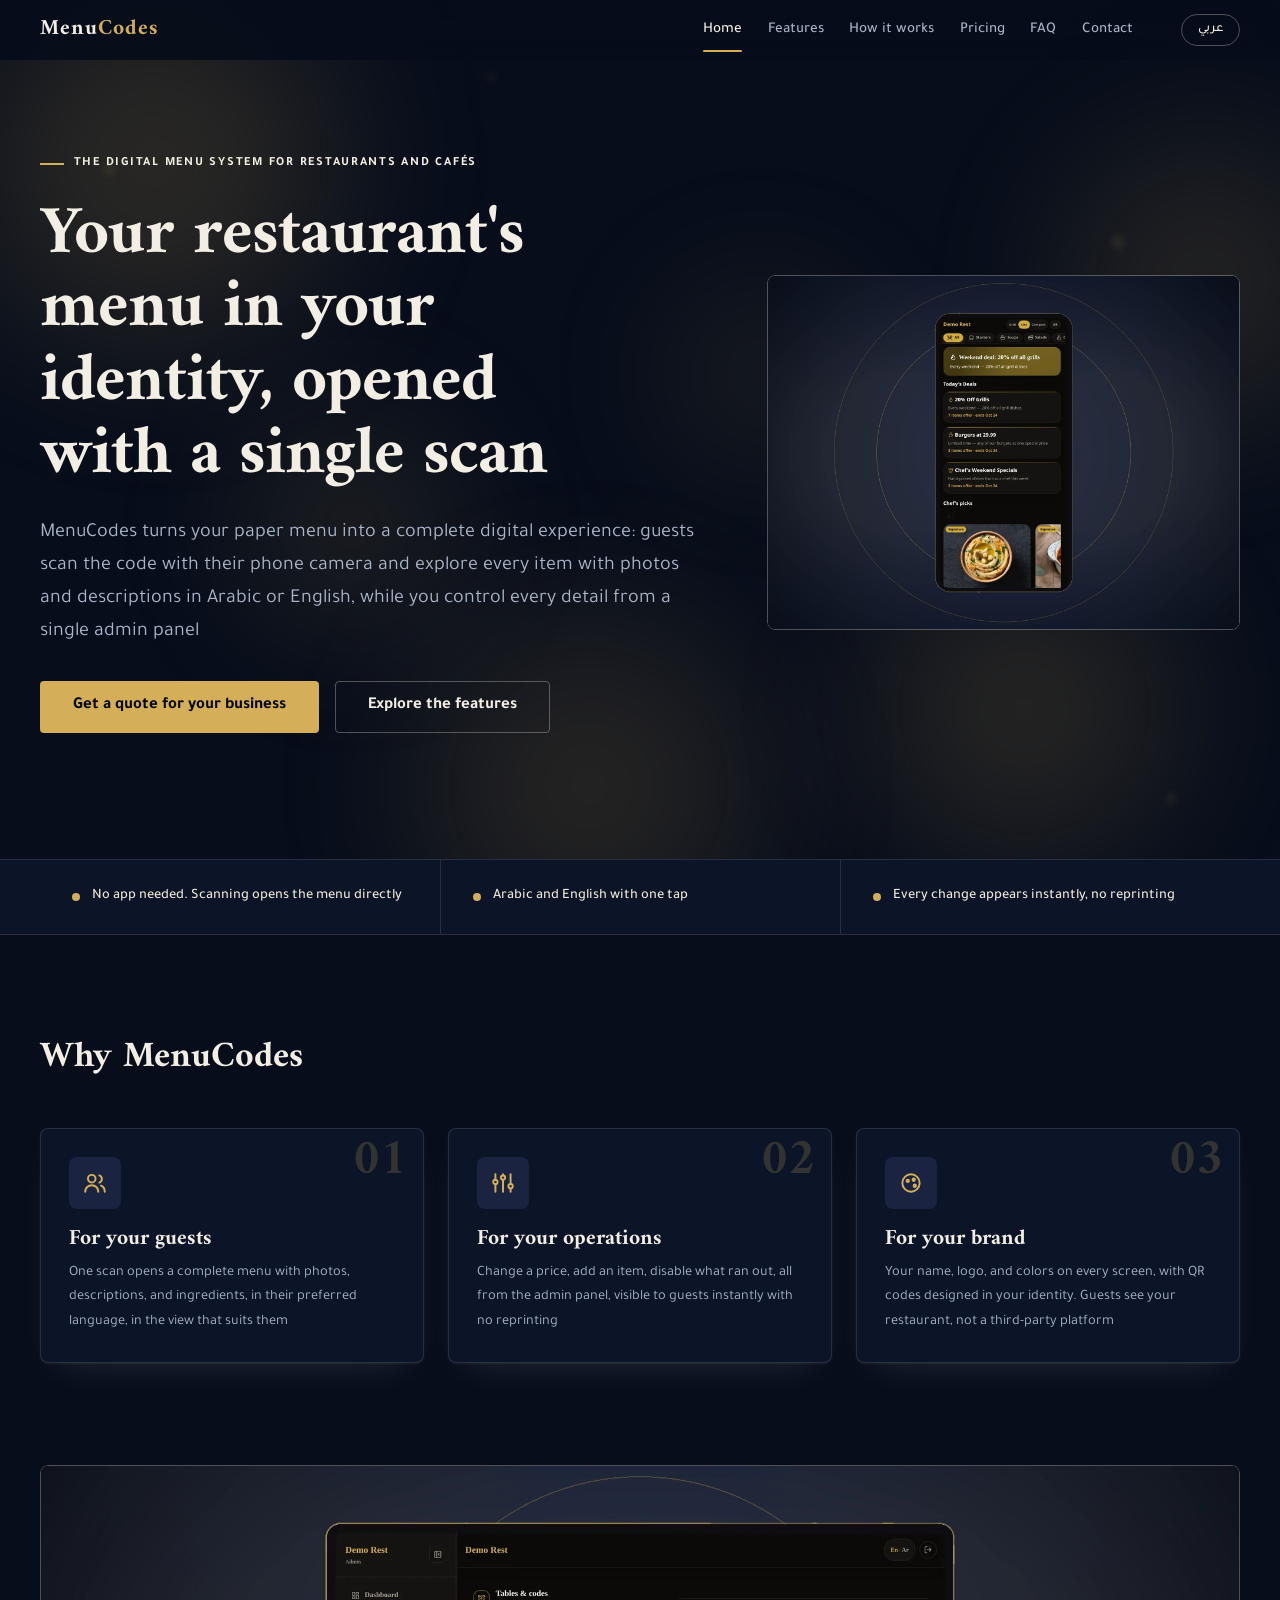
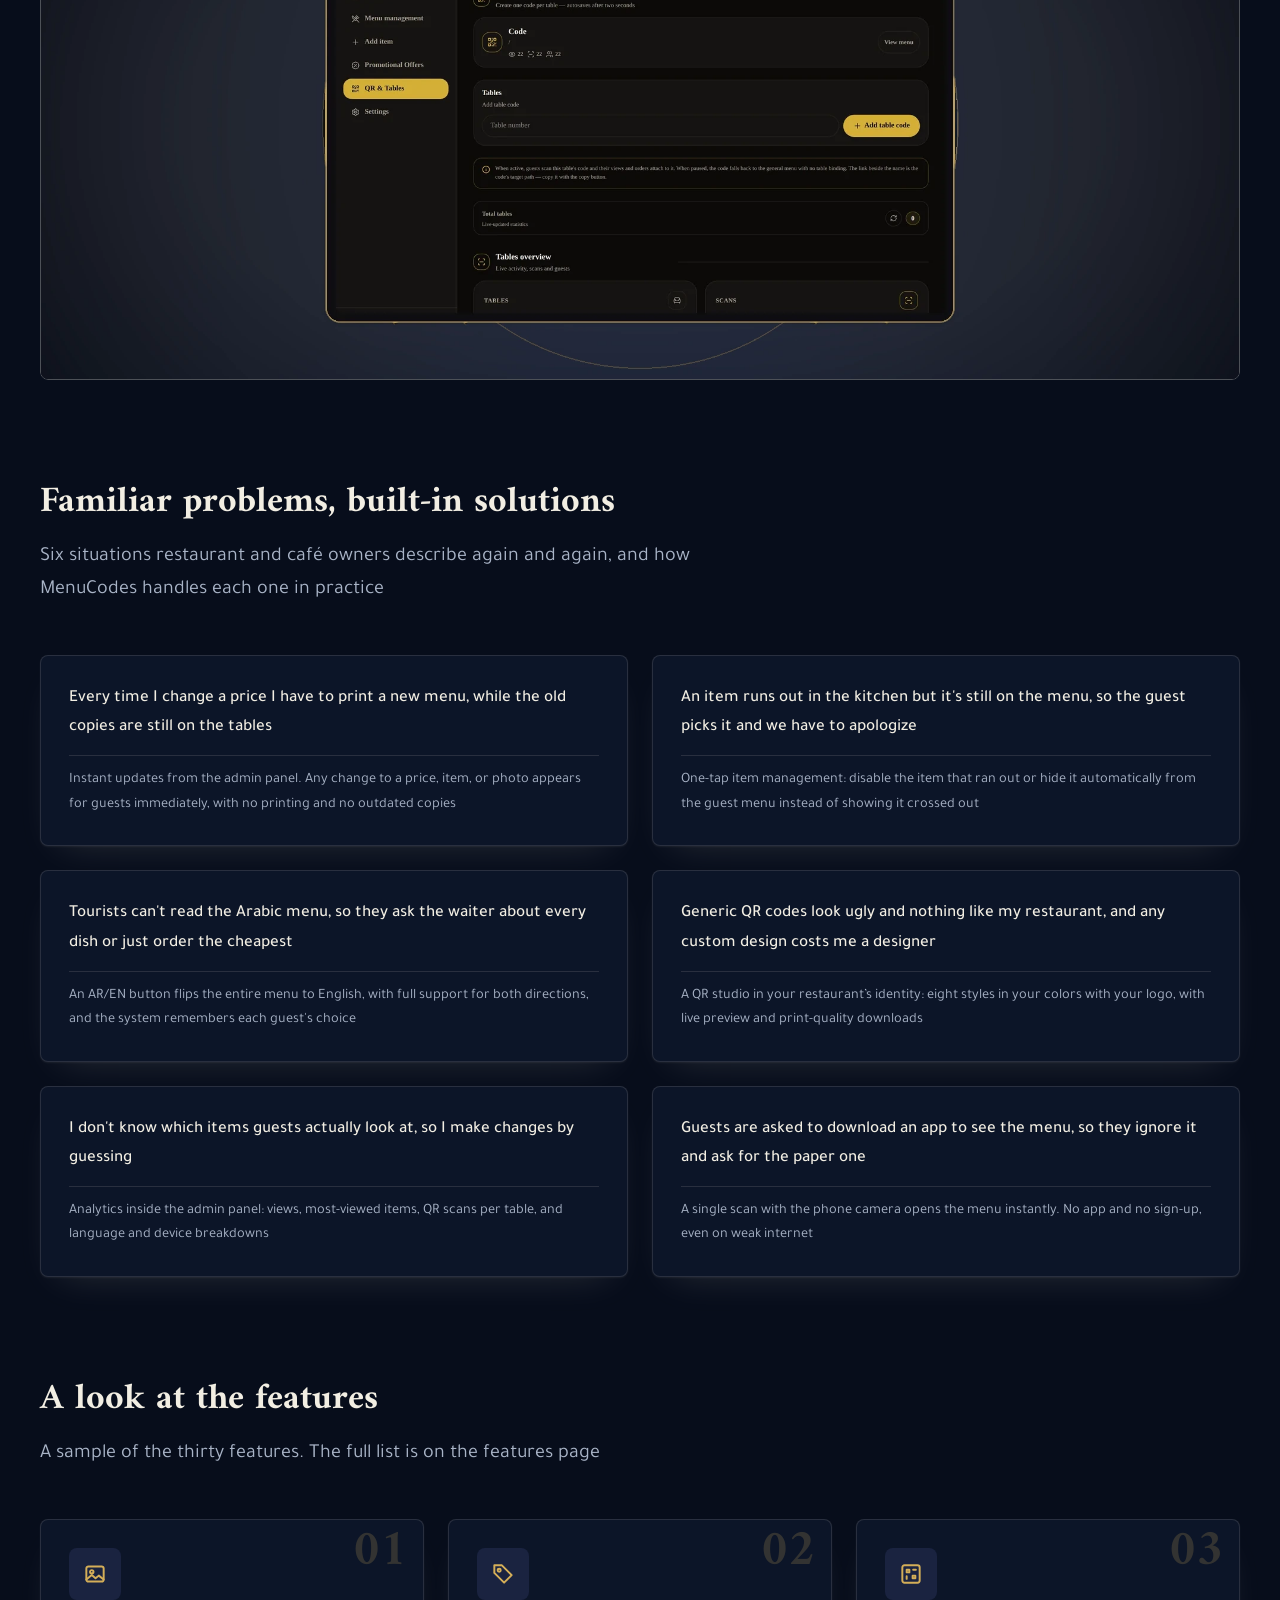
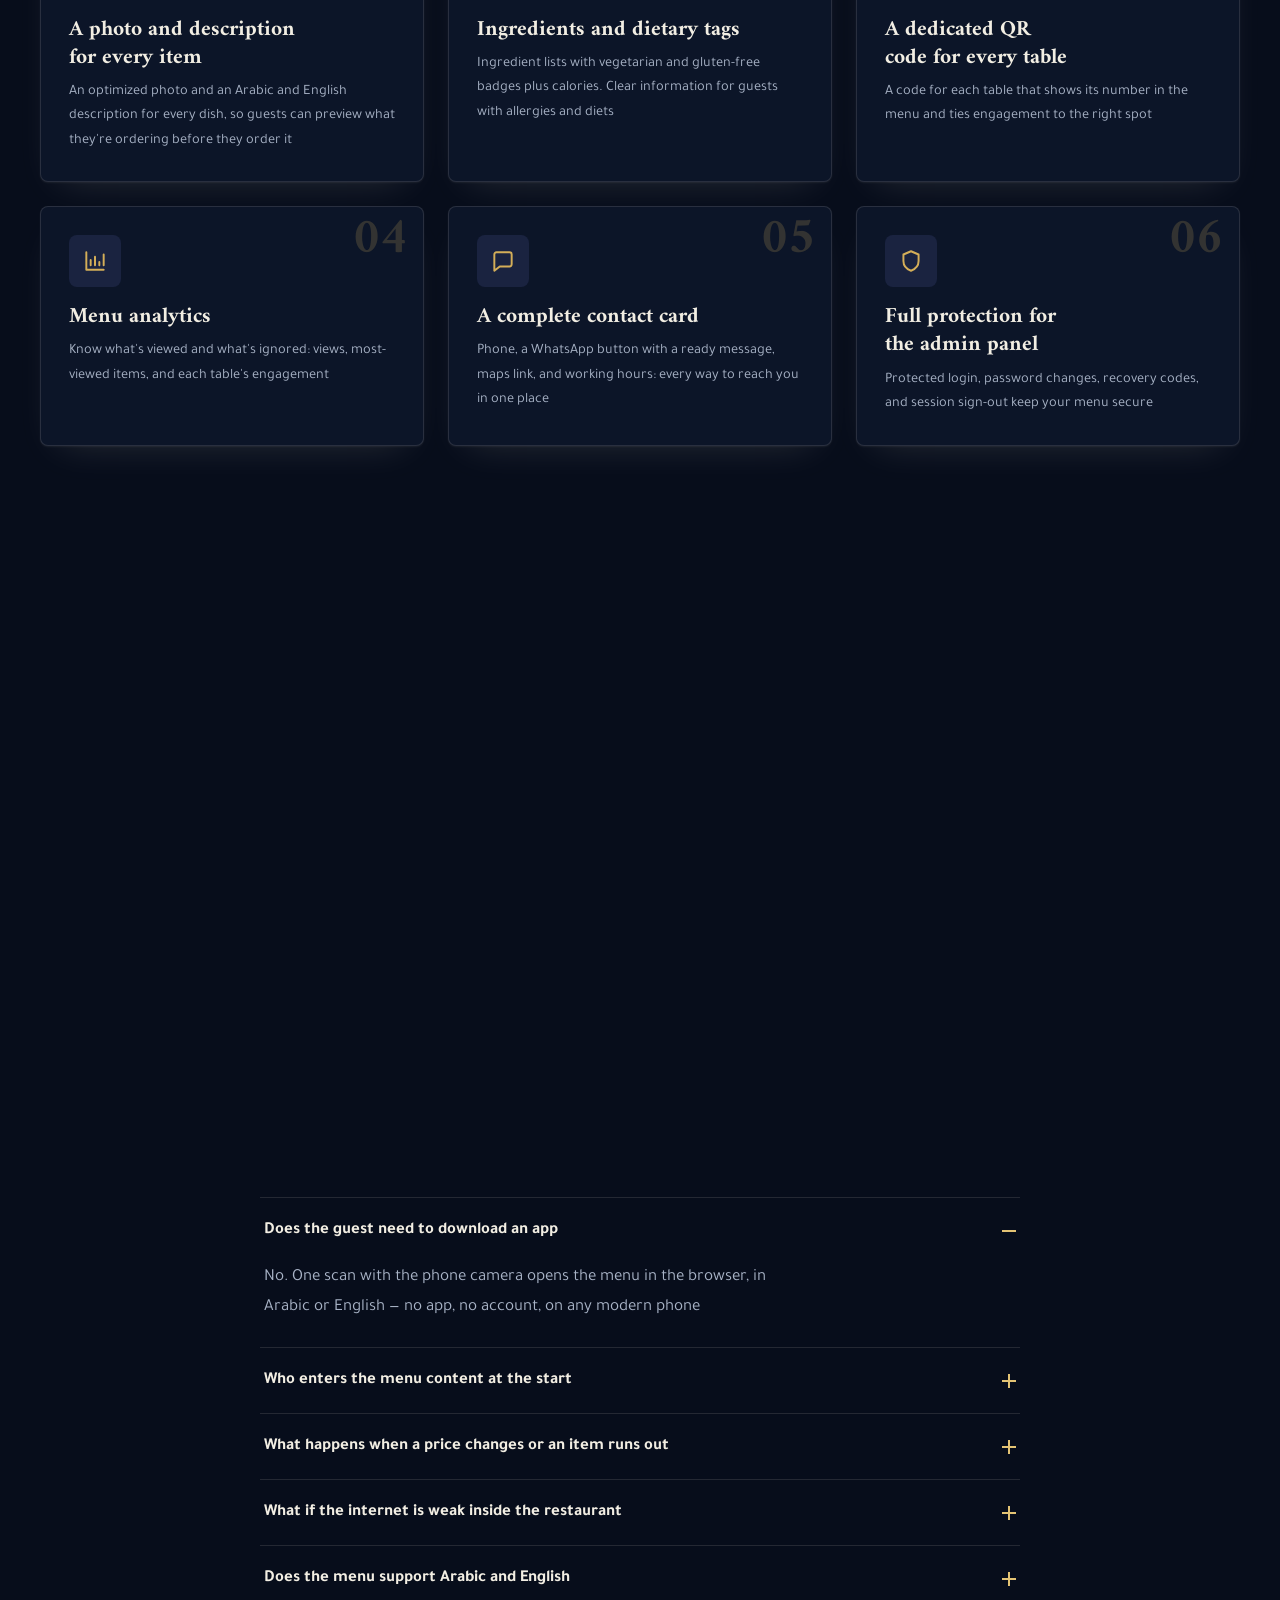
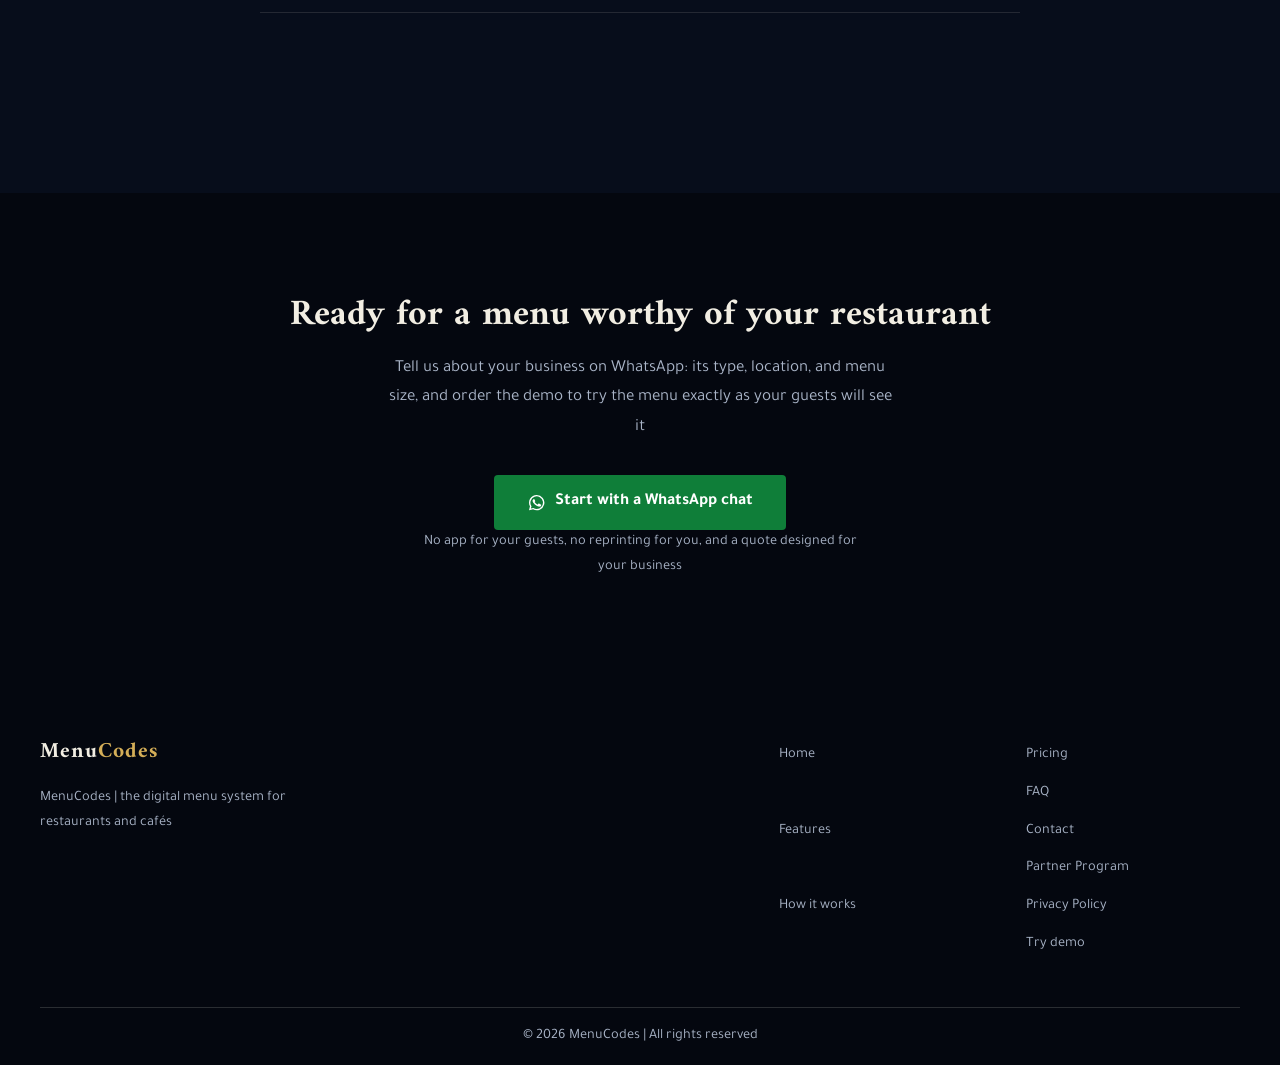
==== index.html @ 863dfb07 "Extract ZIP: MENUCODES-SITE-V4.1.zip" ====
<!DOCTYPE html>
<html lang="en" dir="ltr">
<head>
<meta charset="UTF-8">
<script src="assets/js/boot.js"></script>
<meta name="viewport" content="width=device-width, initial-scale=1">
<meta name="robots" content="index, follow">
<title data-i18n="pages.index.page_title">MenuCodes | Digital QR Menu for Restaurants &amp; Cafés</title>
<meta name="description" data-i18n-attr="content:pages.index.meta_description" content="Bilingual Arabic–English QR menus for restaurants and cafés: your menu in your own identity, opened with one scan and no app, managed from one admin panel">
<meta name="keywords" data-i18n-attr="content:pages.index.meta_keywords" content="QR menu, digital menu, restaurant menu system, cafe QR menu, bilingual Arabic English menu, table QR codes, white-label menu">
<link rel="canonical" href="./" data-abs-url="href">
<link rel="alternate" hreflang="en" href="./" data-abs-url="href">
<link rel="alternate" hreflang="ar" href="./" data-abs-url="href">
<link rel="alternate" hreflang="x-default" href="./" data-abs-url="href">
<meta property="og:type" content="website">
<meta property="og:site_name" content="MenuCodes">
<meta property="og:locale" content="en_US">
<meta property="og:locale:alternate" content="ar_AR">
<meta property="og:title" data-i18n-attr="content:pages.index.page_title" content="MenuCodes | Digital QR Menu for Restaurants &amp; Cafés">
<meta property="og:description" data-i18n-attr="content:pages.index.meta_description" content="Bilingual Arabic–English QR menus for restaurants and cafés: your menu in your own identity, opened with one scan and no app, managed from one admin panel">
<meta property="og:url" content="./" data-abs-url="content">
<meta property="og:image" content="images/hero-home.webp" data-abs-url="content">
<meta property="og:image:width" content="1600">
<meta property="og:image:height" content="1200">
<meta property="og:image:alt" data-i18n-attr="content:images.index_hero.alt" content="Smartphone mockup showing the Menu Codes digital menu with category pills and todays offers">
<meta name="twitter:image" content="images/hero-home.webp" data-abs-url="content">
<meta name="twitter:card" content="summary_large_image">
<meta name="twitter:title" data-i18n-attr="content:pages.index.page_title" content="MenuCodes | Digital QR Menu for Restaurants &amp; Cafés">
<meta name="twitter:description" data-i18n-attr="content:pages.index.meta_description" content="Bilingual Arabic–English QR menus for restaurants and cafés: your menu in your own identity, opened with one scan and no app, managed from one admin panel">
<meta name="theme-color" content="#0B1B33">
<meta name="referrer" content="strict-origin-when-cross-origin">
<script type="application/ld+json">
{"@context":"https://schema.org","@type":"Organization","name":"MenuCodes","url":"https://mydomin.com/","logo":"https://mydomin.com/images/apple-touch-icon.png","description":"Bilingual Arabic–English QR menus for restaurants and cafés: your menu in your own identity, opened with one scan and no app, managed from one admin panel","brand":{"@type":"Brand","name":"MenuCodes"}}
</script>
<script type="application/ld+json">
{"@context":"https://schema.org","@type":"WebSite","name":"MenuCodes","url":"https://mydomin.com/","inLanguage":["en","ar"]}
</script>
<link rel="icon" type="image/svg+xml" href="images/favicon.svg">
<link rel="icon" href="images/favicon.ico" sizes="any">
<link rel="icon" type="image/png" sizes="48x48" href="images/favicon-48.png">
<link rel="icon" type="image/png" sizes="96x96" href="images/favicon-96.png">
<link rel="icon" type="image/png" sizes="16x16" href="images/favicon-16.png">
<link rel="icon" type="image/png" sizes="32x32" href="images/favicon-32.png">
<link rel="icon" type="image/png" sizes="180x180" href="images/favicon-180.png">
<link rel="icon" type="image/png" sizes="192x192" href="images/favicon-192.png">
<link rel="apple-touch-icon" href="images/apple-touch-icon.png">
<link rel="manifest" href="site.webmanifest">
<link rel="preconnect" href="https://fonts.googleapis.com">
<link rel="preconnect" href="https://fonts.gstatic.com" crossorigin>
<link href="https://fonts.googleapis.com/css2?family=Amiri:wght@400;700&family=Tajawal:wght@400;500;700&display=swap" rel="stylesheet">
<link rel="stylesheet" href="assets/css/main.css">
<noscript><style>.reveal{opacity:1!important;transform:none!important;filter:none!important;transition:none!important}html:not([data-i18n-ready]) body{visibility:visible!important}</style></noscript>
</head>
<body>
<a class="skip-link" href="#main" data-i18n="aria.skip_link">Skip to main content</a>
<svg class="mc-symbols" aria-hidden="true" focusable="false">
<defs>
<symbol id="mc-wa" viewBox="0 0 24 24" fill="currentColor"><path d="M12 2.5A9.5 9.5 0 0 0 3.7 16.6L2.5 21.5l5-1.2A9.5 9.5 0 1 0 12 2.5Zm0 17.3a7.8 7.8 0 0 1-4-1.1l-.3-.2-2.9.7.8-2.8-.2-.3a7.8 7.8 0 1 1 6.6 3.7Zm4.3-5.8c-.2-.1-1.4-.7-1.6-.8-.2-.1-.4-.1-.6.1l-.7.9c-.1.2-.3.2-.5.1a6.4 6.4 0 0 1-3.2-2.8c-.2-.4 0-.5.1-.6l.4-.5c.1-.2.1-.3 0-.5l-.8-1.8c-.2-.5-.4-.4-.6-.4h-.5c-.2 0-.5.2-.7.3-.9.9-1 2.4 0 3.9 1.2 1.8 2.9 3.2 4.9 4.3.7.3 1.2.5 1.6.6.7.2 1.3.2 1.8.1.6-.1 1.4-.6 1.6-1.2.2-.6.2-1 .1-1.2 0-.1-.2-.1-.4-.2Z"/></symbol>
</defs>
</svg>
<header class="site-head">
  <div class="container site-head__inner">
    <a class="brand" href="./"><span class="brand__word">Menu<span class="brand__codes">Codes</span></span></a>
    <nav class="site-nav" aria-label="MenuCodes">
      <a href="./" aria-current="page" data-i18n="shared.nav.index">Home</a><a href="features/" data-i18n="shared.nav.features">Features</a><a href="how-it-works/" data-i18n="shared.nav.how-it-works">How it works</a><a href="pricing/" data-i18n="shared.nav.pricing">Pricing</a><a href="faq/" data-i18n="shared.nav.faq">FAQ</a><a href="contact/" data-i18n="shared.nav.contact">Contact</a>
    </nav>
    <div class="site-head__actions">
      <button id="langToggle" class="lang-toggle" type="button" data-i18n-attr="aria-label:aria.lang_switch" aria-label="Switch language">عربي</button>
    </div>
    <button class="nav-toggle" type="button" aria-expanded="false" aria-controls="mobileNav" data-i18n-attr="aria-label:aria.nav_open" aria-label="Open the navigation menu"><span class="nav-toggle__bar"></span><span class="nav-toggle__bar"></span></button>
  </div>
</header>
<div class="mobile-nav" id="mobileNav">
  <div class="container">
    <a class="mobile-nav__link" href="./" aria-current="page" data-i18n="shared.nav.index">Home</a><a class="mobile-nav__link" href="features/" data-i18n="shared.nav.features">Features</a><a class="mobile-nav__link" href="how-it-works/" data-i18n="shared.nav.how-it-works">How it works</a><a class="mobile-nav__link" href="pricing/" data-i18n="shared.nav.pricing">Pricing</a><a class="mobile-nav__link" href="faq/" data-i18n="shared.nav.faq">FAQ</a><a class="mobile-nav__link" href="contact/" data-i18n="shared.nav.contact">Contact</a>
    <div class="mobile-nav__actions">
      <button class="lang-toggle" type="button" data-lang-toggle-alt data-i18n-attr="aria-label:aria.lang_switch" aria-label="Switch language">عربي</button>
    </div>
  </div>
</div>
<main id="main">
<section class="hero--split">
  <div class="container hero--split__grid">
    <div>
      <p class="kicker reveal" data-i18n="pages.index.sections.hero.kicker">The digital menu system for restaurants and cafés</p>
      <h1 class="reveal rd-5" data-i18n="pages.index.sections.hero.heading">Your restaurant&#x27;s menu in your identity, opened with a single scan</h1>
      <p class="lead reveal rd-10" data-i18n="pages.index.sections.hero.subheading">MenuCodes turns your paper menu into a complete digital experience: guests scan the code with their phone camera and see every item with photos and descriptions in Arabic or English, while you control every detail from a single admin panel</p>
      <div class="hero__actions reveal rd-15">
        <a class="btn btn--gold btn--lg" href="contact/"><span data-i18n="pages.index.sections.hero.cta_primary">Get a quote for your business</span></a>
        <a class="btn btn--ghost btn--lg" href="features/"><span data-i18n="pages.index.sections.hero.cta_secondary">Explore the features</span></a>
      </div>
    </div>
    <figure class="hero__figure reveal rd-10">
      <picture>
  <source srcset="images/hero-home.webp" type="image/webp">
  <img src="images/hero-home.webp" class="hero__img" width="1600" height="1200" fetchpriority="high" decoding="async" data-i18n-attr="alt:images.index_hero.alt" alt="Smartphone mockup showing the Menu Codes digital menu with category pills and today's offers">
</picture>
    </figure>
  </div>
</section>
<section class="facts">
  <div class="container">
    <ul class="facts__list">
      <li class="reveal"><span class="facts__dot" aria-hidden="true"></span><span data-i18n="pages.index.sections.quick_facts.1">No app needed. Scanning opens the menu directly</span></li>
<li class="reveal"><span class="facts__dot" aria-hidden="true"></span><span data-i18n="pages.index.sections.quick_facts.2">Arabic and English with one tap</span></li>
<li class="reveal"><span class="facts__dot" aria-hidden="true"></span><span data-i18n="pages.index.sections.quick_facts.3">Every change appears instantly, no reprinting</span></li>
    </ul>
  </div>
</section>
<section class="section">
  <div class="container">
    <header class="section__head">
    <h2 class="reveal" data-i18n="pages.index.sections.pillars.heading">Why MenuCodes</h2>
  </header>
    <div class="card-grid card-grid--3">
      <article class="feature-card reveal rd-0">
  <span class="feature-card__num" aria-hidden="true">01</span>
  <div class="feature-card__icon"><svg viewBox="0 0 24 24" fill="none" stroke="currentColor" stroke-width="1.8" stroke-linecap="round" stroke-linejoin="round" aria-hidden="true" focusable="false"><circle cx="9" cy="8" r="3.5"/><path d="M3 20c0-3.5 2.7-6 6-6s6 2.5 6 6"/><path d="M16 5a3.5 3.5 0 0 1 0 6.6M17.5 14.5c2 .8 3.5 2.8 3.5 5.5"/></svg></div>
  <h3 data-i18n="pages.index.sections.pillars.items.1.title">For your guests</h3>
  <p data-i18n="pages.index.sections.pillars.items.1.copy">One scan opens a complete menu with photos, descriptions, and ingredients, in their preferred language, in the view that suits them</p>
</article>
<article class="feature-card reveal rd-10">
  <span class="feature-card__num" aria-hidden="true">02</span>
  <div class="feature-card__icon"><svg viewBox="0 0 24 24" fill="none" stroke="currentColor" stroke-width="1.8" stroke-linecap="round" stroke-linejoin="round" aria-hidden="true" focusable="false"><path d="M5 4v5M5 13v7M12 4v1M12 9v11M19 4v9M19 17v3"/><circle cx="5" cy="11" r="2"/><circle cx="12" cy="7" r="2"/><circle cx="19" cy="15" r="2"/></svg></div>
  <h3 data-i18n="pages.index.sections.pillars.items.2.title">For your operations</h3>
  <p data-i18n="pages.index.sections.pillars.items.2.copy">Change a price, add an item, disable what ran out, all from the admin panel, visible to guests instantly with no reprinting</p>
</article>
<article class="feature-card reveal rd-20">
  <span class="feature-card__num" aria-hidden="true">03</span>
  <div class="feature-card__icon"><svg viewBox="0 0 24 24" fill="none" stroke="currentColor" stroke-width="1.8" stroke-linecap="round" stroke-linejoin="round" aria-hidden="true" focusable="false"><circle cx="12" cy="12" r="8"/><circle cx="9" cy="10" r="1.1"/><circle cx="14.5" cy="9" r="1.1"/><circle cx="15.5" cy="14.5" r="1.1"/></svg></div>
  <h3 data-i18n="pages.index.sections.pillars.items.3.title">For your brand</h3>
  <p data-i18n="pages.index.sections.pillars.items.3.copy">Your name, logo, and colors on every screen, with QR codes designed in your identity. Guests see your restaurant, not a third-party platform</p>
</article>
    </div>
  </div>
</section>
<section class="section section--flush-top">
  <div class="container">
  <figure class="banner reveal">
    <picture>
  <source srcset="images/hospitality-detail.webp" type="image/webp">
  <img src="images/hospitality-detail.webp" width="2016" height="864" loading="lazy" decoding="async" data-i18n-attr="alt:images.index_pillars.alt" alt="Tablet mockup showing table QR code management in the Menu Codes admin panel">
</picture>
  </figure>
</div>
</section>
<section class="section section--flush-top">
  <div class="container">
    <header class="section__head">
    <h2 class="reveal" data-i18n="pages.index.sections.pain_solutions.heading">Problems we know, with solutions built into the system</h2>
    <p class="lead reveal rd-5" data-i18n="pages.index.sections.pain_solutions.intro">Six situations restaurant and café owners describe again and again, and how MenuCodes handles each one in practice</p>
  </header>
    <div class="pair-grid">
      <article class="pair reveal rd-10">
  <p class="pair__problem" data-i18n="pages.index.sections.pain_solutions.pairs.1.problem">Every time I change a price I have to print a new menu, while the old copies are still on the tables</p>
  <p class="pair__solution" data-i18n="pages.index.sections.pain_solutions.pairs.1.solution">Instant updates from the admin panel. Any change to a price, item, or photo appears for guests immediately, with no printing and no outdated copies</p>
</article>
<article class="pair reveal rd-0">
  <p class="pair__problem" data-i18n="pages.index.sections.pain_solutions.pairs.2.problem">An item runs out in the kitchen but it&#x27;s still on the menu, so the guest picks it and we have to apologize</p>
  <p class="pair__solution" data-i18n="pages.index.sections.pain_solutions.pairs.2.solution">One-tap item management: disable the item that ran out or hide it automatically from the guest menu instead of showing it crossed out</p>
</article>
<article class="pair reveal rd-10">
  <p class="pair__problem" data-i18n="pages.index.sections.pain_solutions.pairs.3.problem">Tourists can&#x27;t read the Arabic menu, so they ask the waiter about every dish or just order the cheapest</p>
  <p class="pair__solution" data-i18n="pages.index.sections.pain_solutions.pairs.3.solution">An AR/EN button flips the entire menu to English, with full support for both directions, and the system remembers each guest&#x27;s choice</p>
</article>
<article class="pair reveal rd-0">
  <p class="pair__problem" data-i18n="pages.index.sections.pain_solutions.pairs.4.problem">Generic QR codes look ugly and nothing like my restaurant, and any custom design costs me a designer</p>
  <p class="pair__solution" data-i18n="pages.index.sections.pain_solutions.pairs.4.solution">A QR studio in your restaurant’s identity: eight styles in your colors with your logo, with live preview and print-quality downloads</p>
</article>
<article class="pair reveal rd-10">
  <p class="pair__problem" data-i18n="pages.index.sections.pain_solutions.pairs.5.problem">I don&#x27;t know which items guests actually look at, so I make changes by guessing</p>
  <p class="pair__solution" data-i18n="pages.index.sections.pain_solutions.pairs.5.solution">Analytics inside the admin panel: views, most-viewed items, QR scans per table, and language and device breakdowns</p>
</article>
<article class="pair reveal rd-0">
  <p class="pair__problem" data-i18n="pages.index.sections.pain_solutions.pairs.6.problem">Guests are asked to download an app to see the menu, so they ignore it and ask for the paper one</p>
  <p class="pair__solution" data-i18n="pages.index.sections.pain_solutions.pairs.6.solution">A single scan with the phone camera opens the menu instantly. No app and no sign-up, even on weak internet</p>
</article>
    </div>
  </div>
</section>
<section class="section section--flush-top">
  <div class="container">
    <header class="section__head">
    <h2 class="reveal" data-i18n="pages.index.sections.features_teaser.heading">A look at the features</h2>
    <p class="lead reveal rd-5" data-i18n="pages.index.sections.features_teaser.intro">A sample of the thirty features. The full list is on the features page</p>
  </header>
    <div class="card-grid card-grid--3">
      <article class="feature-card reveal rd-0">
  <span class="feature-card__num" aria-hidden="true">01</span>
  <div class="feature-card__icon"><svg viewBox="0 0 24 24" fill="none" stroke="currentColor" stroke-width="1.8" stroke-linecap="round" stroke-linejoin="round" aria-hidden="true" focusable="false"><rect x="4" y="5" width="16" height="14" rx="2"/><circle cx="9" cy="10" r="1.6"/><path d="M4 17l5-4 3.5 3 3-2.5L20 17"/></svg></div>
  <h3 data-i18n="pages.index.sections.features_teaser.cards.1.title">A photo and description for every item</h3>
  <p data-i18n="pages.index.sections.features_teaser.cards.1.copy">An optimized photo and an Arabic and English description for every dish, so guests see what they&#x27;re ordering before they order it</p>
</article>
<article class="feature-card reveal rd-10">
  <span class="feature-card__num" aria-hidden="true">02</span>
  <div class="feature-card__icon"><svg viewBox="0 0 24 24" fill="none" stroke="currentColor" stroke-width="1.8" stroke-linecap="round" stroke-linejoin="round" aria-hidden="true" focusable="false"><path d="M4 4h7l9 9-7 7-9-9V4Z"/><circle cx="8.5" cy="8.5" r="1.4"/></svg></div>
  <h3 data-i18n="pages.index.sections.features_teaser.cards.2.title">Ingredients and dietary tags</h3>
  <p data-i18n="pages.index.sections.features_teaser.cards.2.copy">Ingredient lists with vegetarian and gluten-free badges plus calories. Clear information for guests with allergies and diets</p>
</article>
<article class="feature-card reveal rd-20">
  <span class="feature-card__num" aria-hidden="true">03</span>
  <div class="feature-card__icon"><svg viewBox="0 0 24 24" fill="none" stroke="currentColor" stroke-width="1.8" stroke-linecap="round" stroke-linejoin="round" aria-hidden="true" focusable="false"><rect x="4" y="4" width="16" height="16" rx="2"/><path d="M8 8h2.5v2.5H8zM13.5 13.5H16V16h-2.5zM8 14v2.5M14 8h2.5"/></svg></div>
  <h3 data-i18n="pages.index.sections.features_teaser.cards.3.title">A dedicated QR code for every table</h3>
  <p data-i18n="pages.index.sections.features_teaser.cards.3.copy">A code for each table that shows its number in the menu and ties engagement to the right spot</p>
</article>
<article class="feature-card reveal rd-0">
  <span class="feature-card__num" aria-hidden="true">04</span>
  <div class="feature-card__icon"><svg viewBox="0 0 24 24" fill="none" stroke="currentColor" stroke-width="1.8" stroke-linecap="round" stroke-linejoin="round" aria-hidden="true" focusable="false"><path d="M4 20V4M4 20h16"/><path d="M8 16v-5M12 16V8M16 16v-3M20 16V6"/></svg></div>
  <h3 data-i18n="pages.index.sections.features_teaser.cards.4.title">Menu analytics</h3>
  <p data-i18n="pages.index.sections.features_teaser.cards.4.copy">Know what&#x27;s viewed and what&#x27;s ignored: views, most-viewed items, and each table&#x27;s engagement</p>
</article>
<article class="feature-card reveal rd-10">
  <span class="feature-card__num" aria-hidden="true">05</span>
  <div class="feature-card__icon"><svg viewBox="0 0 24 24" fill="none" stroke="currentColor" stroke-width="1.8" stroke-linecap="round" stroke-linejoin="round" aria-hidden="true" focusable="false"><path d="M4 6a2 2 0 0 1 2-2h12a2 2 0 0 1 2 2v9a2 2 0 0 1-2 2H9l-5 4V6Z"/></svg></div>
  <h3 data-i18n="pages.index.sections.features_teaser.cards.5.title">A complete contact card</h3>
  <p data-i18n="pages.index.sections.features_teaser.cards.5.copy">Phone, a WhatsApp button with a ready message, maps link, and working hours: every way to reach you in one place</p>
</article>
<article class="feature-card reveal rd-20">
  <span class="feature-card__num" aria-hidden="true">06</span>
  <div class="feature-card__icon"><svg viewBox="0 0 24 24" fill="none" stroke="currentColor" stroke-width="1.8" stroke-linecap="round" stroke-linejoin="round" aria-hidden="true" focusable="false"><path d="M12 3l7 3v6c0 4.5-3 7.5-7 9-4-1.5-7-4.5-7-9V6l7-3Z"/></svg></div>
  <h3 data-i18n="pages.index.sections.features_teaser.cards.6.title">Full protection for the admin panel</h3>
  <p data-i18n="pages.index.sections.features_teaser.cards.6.copy">Protected login, password changes, recovery codes, and session sign-out keep your menu secure</p>
</article>
    </div>
    <div class="steps-teaser__link reveal">
      <a class="text-link" href="features/"><span data-i18n="pages.index.sections.features_teaser.link">All thirty features</span><svg class="flip-rtl" viewBox="0 0 24 24" fill="none" stroke="currentColor" stroke-width="2" stroke-linecap="round" stroke-linejoin="round" aria-hidden="true" focusable="false"><path d="M5 12h14M13 6l6 6-6 6"/></svg></a>
    </div>
  </div>
</section>
<section class="section section--flush-top">
  <div class="container">
    <header class="section__head">
    <h2 class="reveal" data-i18n="pages.index.sections.steps_teaser.heading">How it works in four steps</h2>
  </header>
    <div class="step-grid">
      <div class="step-card reveal rd-0">
  <span class="step-card__num" aria-hidden="true">01</span>
  <h3 data-i18n="pages.index.sections.steps_teaser.steps.1.title">We build your menu in your identity</h3>
  <p data-i18n="pages.index.sections.steps_teaser.steps.1.copy">Items, photos, prices, colors, and logo, all entered once into your own system</p>
</div>
<div class="step-card reveal rd-10">
  <span class="step-card__num" aria-hidden="true">02</span>
  <h3 data-i18n="pages.index.sections.steps_teaser.steps.2.title">QR codes for your tables</h3>
  <p data-i18n="pages.index.sections.steps_teaser.steps.2.copy">We generate a dedicated code for each table from the QR studio in your restaurant&#x27;s identity, ready to print</p>
</div>
<div class="step-card reveal rd-20">
  <span class="step-card__num" aria-hidden="true">03</span>
  <h3 data-i18n="pages.index.sections.steps_teaser.steps.3.title">Guests scan and browse</h3>
  <p data-i18n="pages.index.sections.steps_teaser.steps.3.copy">One scan with the camera opens the menu. No app, in Arabic or English</p>
</div>
<div class="step-card reveal rd-30">
  <span class="step-card__num" aria-hidden="true">04</span>
  <h3 data-i18n="pages.index.sections.steps_teaser.steps.4.title">You manage everything</h3>
  <p data-i18n="pages.index.sections.steps_teaser.steps.4.copy">From the admin panel: prices, items, availability, and categories, with changes appearing instantly</p>
</div>
    </div>
    <div class="steps-teaser__link reveal">
      <a class="text-link" href="how-it-works/"><span data-i18n="pages.index.sections.steps_teaser.link">See how it works</span><svg class="flip-rtl" viewBox="0 0 24 24" fill="none" stroke="currentColor" stroke-width="2" stroke-linecap="round" stroke-linejoin="round" aria-hidden="true" focusable="false"><path d="M5 12h14M13 6l6 6-6 6"/></svg></a>
    </div>
  </div>
</section>
<section class="section section--flush-top">
  <div class="container container--narrow">
    <header class="section__head">
    <h2 class="reveal" data-i18n="pages.index.sections.faq_teaser.heading">Quick answers</h2>
    <p class="lead reveal rd-5" data-i18n="pages.index.sections.faq_teaser.intro">The questions every owner asks before the first chat</p>
  </header>
    <div class="acc-group">
      <div class="acc">
<div class="acc__item" data-open="true">
  <h3 class="acc__heading"><button type="button" class="acc__button" id="index-faq-btn-1" aria-expanded="true" aria-controls="index-faq-panel-1"><span data-i18n="pages.index.sections.faq_teaser.items.1.q">Does the guest need to download an app</span><span class="acc__icon" aria-hidden="true"></span></button></h3>
  <div class="acc__panel" id="index-faq-panel-1" role="region" aria-labelledby="index-faq-btn-1"><div class="acc__panel-inner"><p data-i18n="pages.index.sections.faq_teaser.items.1.a">No. One scan with the phone camera opens the menu in the browser, in Arabic or English</p></div></div>
</div>
<div class="acc__item" data-open="false">
  <h3 class="acc__heading"><button type="button" class="acc__button" id="index-faq-btn-2" aria-expanded="false" aria-controls="index-faq-panel-2"><span data-i18n="pages.index.sections.faq_teaser.items.2.q">Who enters the menu content at the start</span><span class="acc__icon" aria-hidden="true"></span></button></h3>
  <div class="acc__panel" id="index-faq-panel-2" role="region" aria-labelledby="index-faq-btn-2"><div class="acc__panel-inner"><p data-i18n="pages.index.sections.faq_teaser.items.2.a">We do. Items, prices, photos, categories, and your business&#x27;s identity are entered all at once, and afterwards you manage everything from the admin panel</p></div></div>
</div>
<div class="acc__item" data-open="false">
  <h3 class="acc__heading"><button type="button" class="acc__button" id="index-faq-btn-3" aria-expanded="false" aria-controls="index-faq-panel-3"><span data-i18n="pages.index.sections.faq_teaser.items.3.q">What happens when a price changes or an item runs out</span><span class="acc__icon" aria-hidden="true"></span></button></h3>
  <div class="acc__panel" id="index-faq-panel-3" role="region" aria-labelledby="index-faq-btn-3"><div class="acc__panel-inner"><p data-i18n="pages.index.sections.faq_teaser.items.3.a">You update it from the admin panel and it appears for guests instantly, with no reprinting and no waiting</p></div></div>
</div>
<div class="acc__item" data-open="false">
  <h3 class="acc__heading"><button type="button" class="acc__button" id="index-faq-btn-4" aria-expanded="false" aria-controls="index-faq-panel-4"><span data-i18n="pages.index.sections.faq_teaser.items.4.q">What if the internet is weak inside the restaurant</span><span class="acc__icon" aria-hidden="true"></span></button></h3>
  <div class="acc__panel" id="index-faq-panel-4" role="region" aria-labelledby="index-faq-btn-4"><div class="acc__panel-inner"><p data-i18n="pages.index.sections.faq_teaser.items.4.a">The menu is a lightweight version that opens even on a weak connection without waiting</p></div></div>
</div>
<div class="acc__item" data-open="false">
  <h3 class="acc__heading"><button type="button" class="acc__button" id="index-faq-btn-5" aria-expanded="false" aria-controls="index-faq-panel-5"><span data-i18n="pages.index.sections.faq_teaser.items.5.q">Does the menu support Arabic and English</span><span class="acc__icon" aria-hidden="true"></span></button></h3>
  <div class="acc__panel" id="index-faq-panel-5" role="region" aria-labelledby="index-faq-btn-5"><div class="acc__panel-inner"><p data-i18n="pages.index.sections.faq_teaser.items.5.a">Yes, a clear AR/EN button flips the entire menu between both languages</p></div></div>
</div>
      </div>
    </div>
    <div class="steps-teaser__link reveal">
      <a class="text-link" href="faq/"><span data-i18n="pages.index.sections.faq_teaser.link">All questions and answers</span><svg class="flip-rtl" viewBox="0 0 24 24" fill="none" stroke="currentColor" stroke-width="2" stroke-linecap="round" stroke-linejoin="round" aria-hidden="true" focusable="false"><path d="M5 12h14M13 6l6 6-6 6"/></svg></a>
    </div>
  </div>
</section>
<section class="section cta-band">
  <div class="container">
    <h2 class="reveal" data-i18n="pages.index.sections.final_cta.heading">Ready for a menu worthy of your restaurant</h2>
    <p class="reveal rd-5" data-i18n="pages.index.sections.final_cta.copy">Tell us about your business on WhatsApp: its type, location, and menu size, and order the demo to try the menu exactly as your guests will see it</p>
    <div class="cta-band__actions reveal rd-10">
      <a href="https://wa.me/15551234567" class="btn btn--whatsapp btn--lg" data-wa data-wa-text="whatsapp.pretext.merged" target="_blank" rel="noopener noreferrer"><svg class="btn__icon" aria-hidden="true" focusable="false"><use href="#mc-wa"/></svg><span data-i18n="pages.index.sections.final_cta.button">Start with a WhatsApp chat</span></a>
    </div>
    <p class="cta-band__note reveal rd-15" data-i18n="pages.index.sections.final_cta.reassure">No app for your guests, no reprinting for you, and a quote designed for your business</p>
  </div>
</section>

</main>
<footer class="site-foot">
  <div class="container">
    <div class="site-foot__grid">
      <div>
        <a class="brand brand--on-dark" href="./"><span class="brand__word">Menu<span class="brand__codes">Codes</span></span></a>
        <p class="site-foot__tagline" data-i18n="shared.footer_tagline">MenuCodes | the digital menu system for restaurants and cafés</p>
      </div>
      <nav class="site-foot__nav" aria-label="MenuCodes">
        <ul class="site-foot__links">
          <li><a href="./" data-i18n="shared.nav.index">Home</a></li>
          <li><a href="features/" data-i18n="shared.nav.features">Features</a></li>
          <li><a href="how-it-works/" data-i18n="shared.nav.how-it-works">How it works</a></li>
        </ul>
        <ul class="site-foot__links">
          <li><a href="pricing/" data-i18n="shared.nav.pricing">Pricing</a></li>
          <li><a href="faq/" data-i18n="shared.nav.faq">FAQ</a></li>
          <li><a href="contact/" data-i18n="shared.nav.contact">Contact</a></li>
          <li><a href="partners/" data-i18n="pages.partners.footer.nav.program">Partner Program</a></li>
          <li><a href="privacy/" data-i18n="pages.partners.footer.nav.privacy">Privacy Policy</a></li>
          <li><a href="#" data-demo-link data-i18n="shared.footer.demo" target="_blank" rel="noopener">Try demo</a></li>
        </ul>
      </nav>
    </div>
    <div class="site-foot__bar">
      <a href="/staff-login" class="hp-link" data-hp-link tabindex="-1" aria-hidden="true">staff login</a>
      <span data-i18n="shared.footer_rights">© 2026 MenuCodes | All rights reserved</span>
    </div>
  </div>
</footer>
<script src="assets/js/dictionary.js"></script>
<script src="assets/js/i18n.js"></script>
<script src="assets/js/main.js"></script>
</body>
</html>
---- assets/css/main.css ----
:root{
  --color-ink:#F2EEE3;
  --color-ink-2:#E6DFC9;
  --color-ink-deep:#04070F;
  --color-accent:#D4AE58;
  --color-accent-deep:#E3C374;
  --color-gold-text:#D4AE58;
  --color-accent-soft:#1A2340;
  --color-ghost:rgba(212,174,88,.20);

  --color-paper:#070D1B;
  --color-surface:#0C1528;
  --color-line:rgba(242,238,227,.12);
  --color-line-strong:rgba(242,238,227,.30);

  --color-text:#EDE8D8;
  --color-muted:#A9B4C7;

  --color-on-dark:#F2EEE3;
  --color-muted-dark:#A9B4C7;
  --color-line-dark:rgba(242,238,227,.16);

  --color-whatsapp:#0F7E39;
  --color-whatsapp-deep:#0D6E33;
  --color-success-text:#6FCF97;
  --color-focus:#D4AE58;

  --color-danger:#E5685C;

  --font-display:'Amiri','Tajawal',Georgia,'Times New Roman',serif;
  --font-body:'Tajawal','Amiri',system-ui,-apple-system,'Segoe UI',Tahoma,Arial,sans-serif;

  --fs-display:clamp(2.6rem,1.7rem + 4vw,4.25rem);
  --fs-h1:clamp(2rem,1.5rem + 2.4vw,3rem);
  --fs-h2:clamp(1.55rem,1.3rem + 1.4vw,2.25rem);
  --fs-h3:1.35rem;
  --fs-h4:1.1rem;
  --fs-lead:clamp(1.1rem,1rem + .5vw,1.25rem);
  --fs-body:1.0625rem;
  --fs-small:.9rem;
  --fs-kicker:.78rem;

  --space-1:.25rem;
  --space-2:.5rem;
  --space-3:.75rem;
  --space-4:1rem;
  --space-6:1.5rem;
  --space-8:2rem;
  --space-12:3rem;
  --space-16:4rem;
  --space-24:6rem;
  --section-pad:clamp(4rem,8vw,7rem);

  --radius-sm:4px;
  --radius-md:8px;
  --radius-lg:14px;
  --radius-pill:999px;

  --shadow-sm:0 1px 2px rgba(0,0,0,.35);
  --shadow-md:0 10px 30px rgba(0,0,0,.45);
  --shadow-lg:0 24px 60px rgba(0,0,0,.55);

  --card-shadow:0 1px 2px color-mix(in srgb,var(--color-ink) 7%,transparent),0 16px 38px -20px color-mix(in srgb,var(--color-ink) 16%,transparent);
  --card-shadow-hover:0 1px 2px color-mix(in srgb,var(--color-ink) 7%,transparent),0 30px 64px -24px color-mix(in srgb,var(--color-ink) 26%,transparent);
  --card-halo:0 0 0 5px color-mix(in srgb,var(--color-accent) 10%,transparent);
  --card-t:transform var(--t-med) var(--ease),box-shadow var(--t-med) var(--ease),border-color var(--t-med) var(--ease);

  --container:1200px;
  --container-narrow:760px;
  --gutter:1.5rem;
  --header-h:60px;

  --ease:cubic-bezier(.16,1,.3,1);
  --ease-in:cubic-bezier(.55,.06,.68,.19);
  --ease-out-soft:cubic-bezier(.33,1,.68,1);
  --t-xs:120ms;
  --t-fast:200ms;
  --t-med:320ms;
  --t-slow:700ms;
  --t-page:220ms;
  --reveal-y:22px;
  --reveal-delay:0s;

  --z-header:100;
  --z-nav-panel:90;
}

@media (max-width:639px){
  :root{ --gutter:1.25rem; --header-h:56px; }
}

*,*::before,*::after{ box-sizing:border-box; -webkit-tap-highlight-color:transparent; }
*{ margin:0; }
html{ -webkit-text-size-adjust:100%; scroll-behavior:smooth; }
body{
  font-family:var(--font-body);
  font-size:var(--fs-body);
  line-height:1.75;
  color:var(--color-text);
  background:var(--color-paper);
  padding-top:var(--header-h);
  min-height:100vh;
  display:flex;
  flex-direction:column;
  -webkit-font-smoothing:antialiased;
  transition:opacity var(--t-page) var(--ease);
}
html[lang="ar"] body{ line-height:1.9; }
main{ flex:1 0 auto; }
img{ max-width:100%; height:auto; display:block; }
a{ color:inherit; }
p{ margin-bottom:1em; }
p:last-child{ margin-bottom:0; }
::selection{ background:var(--color-accent); color:var(--color-ink-deep); }

html{ scrollbar-width:thin; scrollbar-color:#C9A24B #0B1B33; }
@media (hover:hover) and (pointer:fine){
  ::-webkit-scrollbar{ width:11px; height:11px; }
  ::-webkit-scrollbar-track{ background:#0B1B33; }
  ::-webkit-scrollbar-thumb{
    background:linear-gradient(180deg,#E3C374 0%,#C9A24B 52%,#8f6f33 100%);
    border-radius:8px; border:3px solid #0B1B33;
  }
  ::-webkit-scrollbar-thumb:hover{
    background:linear-gradient(180deg,#F2DC96 0%,#DDBB63 52%,#C9A24B 100%);
  }
  ::-webkit-scrollbar-corner{ background:#0B1B33; }
}

:focus-visible{ outline:2px solid var(--color-focus); outline-offset:3px; border-radius:2px; }

.mc-symbols{ position:absolute; width:0; height:0; overflow:hidden; }
.skip-link{
  position:absolute; top:.75rem; inset-inline-start:1rem; z-index:200;
  background:#0B1B33; color:#D4AE58; text-decoration:none;
  padding:.6rem 1rem; border-radius:var(--radius-sm);
  font:500 .9rem var(--font-body);
  transform:translateY(-400%);
  transition:transform var(--t-fast) var(--ease);
}
.skip-link:focus{ transform:translateY(0); }

html:not([data-i18n-ready]) body{ visibility:hidden; }
@keyframes pageInBlur{ from{ opacity:.16; filter:blur(3px); transform:translateY(4px); } to{ opacity:1; filter:blur(0); transform:translateY(0); } }
body.mc-enter main,body.mc-enter header,body.mc-enter footer{ animation:pageInBlur .5s var(--ease-out-soft) both; }
body.mc-leave main,body.mc-leave header,body.mc-leave footer{ opacity:.16; filter:blur(3px); transform:translateY(4px); transition:opacity .16s ease,filter .16s ease,transform .16s ease; }
body.language-fading main,body.language-fading header,body.language-fading footer{ opacity:.22; filter:blur(2px); transform:translateY(3px); transition:opacity .16s ease,filter .16s ease,transform .16s ease; }

.mc-ambient{ position:fixed; inset:0; z-index:-1; overflow:hidden; pointer-events:none; }
.mc-orb{
  position:absolute; border-radius:50%; will-change:transform;
  background:radial-gradient(circle at 50% 50%,
    color-mix(in srgb, var(--color-accent) 46%, transparent) 0%,
    color-mix(in srgb, var(--color-accent) 18%, transparent) 52%,
    transparent 72%);
  filter:blur(72px); opacity:.5;
  animation:orbDriftA 52s ease-in-out infinite alternate;
}
.mc-orb--1{ width:clamp(24rem,38vw,46rem); height:clamp(24rem,38vw,46rem); top:-9%; left:-7%; }
.mc-orb--2{ width:clamp(20rem,30vw,36rem); height:clamp(20rem,30vw,36rem); top:10%; right:-9%; animation-name:orbDriftB; animation-duration:64s; animation-delay:-18s; opacity:.42; }
.mc-orb--3{ width:clamp(15rem,23vw,29rem); height:clamp(15rem,23vw,29rem); top:42%; left:16%; animation-name:orbDriftC; animation-duration:58s; animation-delay:-30s; opacity:.36; }
.mc-orb--4{ width:clamp(22rem,32vw,40rem); height:clamp(22rem,32vw,40rem); top:56%; right:4%; animation-name:orbDriftA; animation-duration:70s; animation-delay:-42s; opacity:.45; }
.mc-orb--5{ width:clamp(26rem,36vw,44rem); height:clamp(26rem,36vw,44rem); bottom:-13%; left:28%; animation-name:orbDriftB; animation-duration:60s; animation-delay:-8s; opacity:.42; }
.mc-orb--6{ width:clamp(13rem,19vw,25rem); height:clamp(13rem,19vw,25rem); top:28%; left:50%; animation-name:orbDriftC; animation-duration:48s; animation-delay:-24s; opacity:.34; }
.mc-bit{
  position:absolute; border-radius:50%; will-change:transform,opacity;
  background:radial-gradient(circle, color-mix(in srgb, var(--color-accent-deep) 70%, transparent), transparent 70%);
  filter:blur(5px); opacity:.32;
  animation:bitFloat 26s ease-in-out infinite alternate,bitTwinkle 7s ease-in-out infinite alternate;
}
.mc-bit--1{ width:14px; height:14px; top:18%; left:8%; }
.mc-bit--2{ width:10px; height:10px; top:8%; left:38%; animation-delay:-6s,-2s; }
.mc-bit--3{ width:16px; height:16px; top:26%; right:12%; animation-delay:-12s,-4s; }
.mc-bit--4{ width:9px; height:9px; top:52%; left:4%; animation-delay:-18s,-1s; }
.mc-bit--5{ width:12px; height:12px; top:64%; right:22%; animation-delay:-9s,-5s; }
.mc-bit--6{ width:15px; height:15px; top:78%; left:14%; animation-delay:-21s,-3s; }
.mc-bit--7{ width:10px; height:10px; top:36%; left:62%; animation-delay:-15s,-6s; }
.mc-bit--8{ width:13px; height:13px; top:88%; right:8%; animation-delay:-3s,-2.5s; }
@keyframes orbDriftA{ from{ transform:translate3d(-4vw,2.5vh,0) scale(1); } to{ transform:translate3d(5vw,-3.5vh,0) scale(1.09); } }
@keyframes orbDriftB{ from{ transform:translate3d(4.5vw,-2.5vh,0) scale(1.06); } to{ transform:translate3d(-5vw,3.5vh,0) scale(.95); } }
@keyframes orbDriftC{ from{ transform:translate3d(0,4.5vh,0) scale(.97); } to{ transform:translate3d(-3.5vw,-4.5vh,0) scale(1.07); } }
@keyframes bitFloat{ from{ transform:translate3d(0,1.6vh,0); } to{ transform:translate3d(1.4vw,-1.6vh,0); } }
@keyframes bitTwinkle{ from{ opacity:.18; } to{ opacity:.46; } }

.container{ width:min(var(--container),100% - var(--gutter)*2); margin-inline:auto; }
.container--narrow{ width:min(var(--container-narrow),100% - var(--gutter)*2); margin-inline:auto; }

.section{ padding-block:var(--section-pad); }
.section--flush-top{ padding-top:0; }
.section--airy-top{ padding-top:clamp(2.75rem,5.5vw,4.25rem); }
.section__head{ margin-bottom:var(--space-12); max-width:820px; text-align:start; }
.section__head h2{ margin-bottom:var(--space-4); text-wrap:balance; }
.section__head .lead{ margin-top:0; }
.section__head .lead:last-child{ margin-bottom:0; }
.section__head--center{ margin-inline:auto; text-align:center; }
.section__head--center .lead{ margin-inline:auto; }
.section__head--center ~ .lead{ text-align:center; margin-inline:auto; }
.section.cta-band{ padding-bottom:clamp(2.5rem,5vw,4rem); }

h1,h2,h3,h4{ font-family:var(--font-display); color:var(--color-ink); line-height:1.25; font-weight:700; text-wrap:balance; }
h2{ font-size:var(--fs-h2); line-height:1.18; }
h3{ font-size:var(--fs-h3); line-height:1.3; font-weight:700; }
h4{ font-size:var(--fs-h4); line-height:1.4; font-weight:700; }
html[lang="ar"] h1,html[lang="ar"] h2{ line-height:1.45; letter-spacing:0; }
html[lang="ar"] h3,html[lang="ar"] h4{ letter-spacing:0; }

.kicker{
  display:inline-flex; align-items:center; gap:.6rem;
  font-size:var(--fs-kicker); font-weight:700; letter-spacing:.14em; text-transform:uppercase;
  color:var(--color-ink); margin-bottom:var(--space-6);
}
.kicker::before{ content:""; width:24px; height:2px; background:var(--color-accent); flex:none; }
html[lang="ar"] .kicker{ text-transform:none; letter-spacing:.02em; }
.kicker--on-dark{ color:var(--color-accent); }

.lead{ font-size:var(--fs-lead); line-height:1.65; color:var(--color-muted); max-width:62ch; }
html[lang="ar"] .lead{ line-height:1.9; }
p.lead{ text-wrap:pretty; }

.rule{ border:0; border-top:1px solid var(--color-line); margin:0; }

.text-link{
  display:inline-flex; align-items:center; gap:.45rem;
  color:var(--color-ink-2); font-weight:500; text-decoration:underline;
  text-underline-offset:4px; text-decoration-color:var(--color-accent); text-decoration-thickness:2px;
  transition:text-decoration-color var(--t-fast) var(--ease-out-soft),color var(--t-fast) var(--ease-out-soft);
}
.text-link:hover{ text-decoration-color:var(--color-accent); color:var(--color-gold-text); }
.text-link svg{ width:1em; height:1em; flex:none; }

.brand{ display:inline-flex; align-items:center; text-decoration:none; transition:opacity var(--t-fast) var(--ease-out-soft); }
.brand:hover{ opacity:.78; }
.brand__word{ font-family:var(--font-display); font-weight:700; font-size:1.35rem; line-height:1; letter-spacing:.045em; color:var(--color-ink); white-space:nowrap; }
.brand__codes{ color:var(--color-gold-text); }
.brand--on-dark .brand__word{ color:var(--color-on-dark); }

.site-head{
  position:fixed; inset-inline:0; top:0; height:var(--header-h); z-index:var(--z-header);
  background:color-mix(in srgb, var(--color-paper) 92%, transparent);
  -webkit-backdrop-filter:blur(12px); backdrop-filter:blur(12px);
  transition:box-shadow var(--t-fast) var(--ease-out-soft),border-color var(--t-fast) var(--ease-out-soft),background-color var(--t-fast) var(--ease-out-soft);
  border-bottom:1px solid transparent;
}
.site-head.is-scrolled{ border-bottom-color:var(--color-line); box-shadow:var(--shadow-sm); background:color-mix(in srgb, var(--color-paper) 96%, transparent); }
.site-head__inner{ height:var(--header-h); display:flex; align-items:center; gap:var(--space-8); }
.site-nav{ display:flex; align-items:center; gap:1.6rem; margin-inline-start:auto; }
.site-nav a{
  position:relative; text-decoration:none;
  font-size:.9375rem; font-weight:500; color:var(--color-muted);
  padding-block:.4rem;
  transition:color var(--t-fast) var(--ease-out-soft);
}
.site-nav a:hover{ color:var(--color-gold-text); }
.site-nav a[aria-current="page"]{ color:var(--color-ink); }
.site-nav a[aria-current="page"]::after{
  content:""; position:absolute; inset-inline:0; bottom:-2px; height:2px;
  background:var(--color-accent); border-radius:2px;
}
.site-head__actions{ display:flex; align-items:center; gap:var(--space-3); margin-inline-start:var(--space-4); }

.lang-toggle{
  appearance:none; background:transparent; cursor:pointer;
  border:1px solid var(--color-line-strong); border-radius:var(--radius-pill);
  color:var(--color-ink); font:500 .82rem/1 var(--font-body);
  padding:.55rem 1rem; min-width:3.4rem; text-align:center;
  transition:border-color var(--t-fast) var(--ease-out-soft),background-color var(--t-fast) var(--ease-out-soft),transform var(--t-xs) var(--ease-in);
}
.lang-toggle:hover{ border-color:var(--color-accent); background:color-mix(in srgb, var(--color-accent) 10%, transparent); color:var(--color-gold-text); }
.lang-toggle:active{ transform:scale(.96); }

.nav-toggle{
  display:none; appearance:none; background:none; border:0; cursor:pointer;
  width:44px; height:44px; position:relative; flex:none;
  margin-inline-start:auto;
}
.nav-toggle:hover .nav-toggle__bar{ background:var(--color-gold-text); }
.nav-toggle__bar{
  position:absolute; inset-inline:10px; height:2px; background:var(--color-ink); border-radius:2px;
  transition:transform var(--t-med) var(--ease),opacity var(--t-fast) var(--ease),background-color var(--t-fast) var(--ease-out-soft);
}
.nav-toggle__bar:nth-child(1){ top:17px; }
.nav-toggle__bar:nth-child(2){ top:25px; }
.nav-toggle[aria-expanded="true"] .nav-toggle__bar:nth-child(1){ transform:translateY(4px) rotate(45deg); }
.nav-toggle[aria-expanded="true"] .nav-toggle__bar:nth-child(2){ transform:translateY(-4px) rotate(-45deg); }
.nav-toggle[aria-expanded="true"] .nav-toggle__bar{ background:var(--color-gold-text); }

.mobile-nav{
  position:fixed; top:var(--header-h); inset-inline:0; z-index:var(--z-nav-panel);
  background:color-mix(in srgb, var(--color-paper) 96%, transparent);
  -webkit-backdrop-filter:blur(28px) saturate(1.25);
  backdrop-filter:blur(28px) saturate(1.25);
  border-bottom:1px solid var(--color-line);
  box-shadow:var(--shadow-lg);
  padding:var(--space-4) var(--gutter) var(--space-8);
  transform:translateY(-12px); opacity:0; visibility:hidden;
  transition:transform var(--t-med) var(--ease-in),opacity var(--t-med) var(--ease-in),visibility 0s linear var(--t-med);
}
.mobile-nav.is-open{ transform:none; opacity:1; visibility:visible; transition:transform var(--t-med) var(--ease),opacity var(--t-med) var(--ease); }
.mobile-nav a.mobile-nav__link{
  display:block; text-decoration:none; color:var(--color-ink);
  font-family:var(--font-display); font-weight:700; font-size:1.3rem;
  padding:.95rem .25rem; border-bottom:1px solid var(--color-line);
  opacity:0; transform:translateY(10px);
  transition:opacity .38s var(--ease),transform .38s var(--ease),color var(--t-fast) var(--ease-out-soft);
}
.mobile-nav:not(.is-open) a.mobile-nav__link,.mobile-nav:not(.is-open) .mobile-nav__actions{ transition-duration:.18s; transition-timing-function:var(--ease-in); transition-delay:0s; }
.mobile-nav.is-open a.mobile-nav__link{ opacity:1; transform:none; }
.mobile-nav.is-open a.mobile-nav__link:nth-child(1){ transition-delay:.06s; }
.mobile-nav.is-open a.mobile-nav__link:nth-child(2){ transition-delay:.12s; }
.mobile-nav.is-open a.mobile-nav__link:nth-child(3){ transition-delay:.18s; }
.mobile-nav.is-open a.mobile-nav__link:nth-child(4){ transition-delay:.24s; }
.mobile-nav.is-open a.mobile-nav__link:nth-child(5){ transition-delay:.30s; }
.mobile-nav.is-open a.mobile-nav__link:nth-child(6){ transition-delay:.36s; }
.mobile-nav a.mobile-nav__link:not([aria-current="page"]):hover{ color:var(--color-gold-text); }
.mobile-nav a.mobile-nav__link[aria-current="page"]{ color:var(--color-gold-text); }
.mobile-nav__actions{
  display:flex; gap:var(--space-3); margin-top:var(--space-6); flex-wrap:wrap;
  opacity:0; transform:translateY(10px);
  transition:opacity .38s var(--ease),transform .38s var(--ease);
}
.mobile-nav.is-open .mobile-nav__actions{ opacity:1; transform:none; transition-delay:.42s; }

@media (max-width:1023px){
  .site-nav{ display:none; }
  .site-head__actions .btn{ display:none; }
  .site-head__actions .lang-toggle{ display:none; }
  .nav-toggle{ display:block; }
}
.mobile-nav__actions{ margin-top:var(--space-2); }
.mobile-nav__actions .lang-toggle{
  width:100%; min-width:0; padding:.95rem .25rem; text-align:start;
  font-family:var(--font-display); font-weight:700; font-size:1.3rem;
  border:0; border-bottom:1px solid var(--color-line); border-radius:0;
  background:none; color:var(--color-ink);
  display:flex; align-items:center; justify-content:space-between;
}
.mobile-nav__actions .lang-toggle::after{ content:"⇄"; font-size:1rem; color:var(--color-accent); }
.mobile-nav__actions .lang-toggle:hover{ border-color:var(--color-line); background:none; color:var(--color-gold-text); }

.btn{
  display:inline-flex; align-items:center; justify-content:center; gap:.5rem;
  padding:.9rem 1.6rem; border-radius:var(--radius-sm);
  font:700 .95rem/1 var(--font-body); text-decoration:none; cursor:pointer;
  border:1px solid transparent; white-space:nowrap;
  transition:transform var(--t-fast) var(--ease),box-shadow var(--t-fast) var(--ease),
             background-color var(--t-fast) var(--ease-out-soft),border-color var(--t-fast) var(--ease-out-soft),color var(--t-fast) var(--ease-out-soft);
}
.btn:hover{ transform:translateY(-2px); }
.btn:active{ transform:translateY(0) scale(.98); }
.btn--lg{ padding:1.05rem 2rem; font-size:1.05rem; }
.btn--ghost{ background:transparent; color:var(--color-ink); border-color:var(--color-line-strong); }
.btn--ghost:hover{ border-color:var(--color-accent); background:color-mix(in srgb, var(--color-accent) 10%, transparent); }
.btn--whatsapp{ background:var(--color-whatsapp); color:#fff; }
.btn--whatsapp:hover{ background:var(--color-whatsapp-deep); box-shadow:var(--shadow-md); }
.btn--whatsapp:hover .btn__icon{ color:var(--color-accent-deep); }
.btn--gold{ background:var(--color-accent); color:var(--color-ink-deep); }
.btn--gold:hover{ background:var(--color-accent-deep); box-shadow:var(--shadow-md); }
.btn--cream{ background:var(--color-on-dark); color:var(--color-ink-deep); }
.btn--cream:hover{ background:#fff; box-shadow:var(--shadow-md); }
.btn .btn__icon{ width:1.15em; height:1.15em; flex:none; }
[dir="rtl"] .flip-rtl{ transform:scaleX(-1); }

.card-grid{ display:grid; gap:var(--space-6); }
.card-grid--3{ grid-template-columns:repeat(3,1fr); }
@media (max-width:1023px){ .card-grid--3{ grid-template-columns:repeat(2,1fr); } }
@media (max-width:639px){ .card-grid--3{ grid-template-columns:1fr; } }
.card-grid--4{ grid-template-columns:repeat(4,1fr); }
@media (max-width:1023px){ .card-grid--4{ grid-template-columns:repeat(2,1fr); } }
@media (max-width:639px){ .card-grid--4{ grid-template-columns:1fr; } }

.feature-card{
  position:relative; background:var(--color-surface);
  border:1px solid var(--color-line); border-radius:var(--radius-md);
  padding:1.75rem; overflow:clip;
  display:flex; flex-direction:column;
  box-shadow:var(--card-shadow);
  transition:transform var(--t-med) var(--ease),box-shadow var(--t-med) var(--ease),border-color var(--t-med) var(--ease-out-soft);
}
.feature-card:hover{
  transform:translateY(-4px);
  border-color:color-mix(in srgb,var(--color-accent) 55%,var(--color-line-strong));
  box-shadow:var(--card-shadow-hover),inset 0 2px 0 0 var(--color-accent);
}
.feature-card::before{
  content:""; position:absolute; inset:0; border-radius:inherit; pointer-events:none;
  background:radial-gradient(260px circle at var(--pointer-x,50%) var(--pointer-y,50%),color-mix(in srgb,var(--color-accent) 16%,transparent),transparent 70%);
  opacity:0; transition:opacity var(--t-med) var(--ease);
}
.feature-card.pointer-active::before{ opacity:1; }
.feature-card__num{
  position:absolute; top:.4rem; inset-inline-end:1rem;
  font-family:var(--font-display); font-size:3.2rem; font-weight:700; line-height:1; color:var(--color-ghost);
  user-select:none; pointer-events:none;
  transition:transform var(--t-med) var(--ease),opacity var(--t-med) var(--ease);
}
.feature-card:hover .feature-card__num{ transform:translateY(-2px); opacity:.9; }
.feature-card__icon{
  width:52px; height:52px; border-radius:var(--radius-md);
  background:var(--color-accent-soft); color:var(--color-accent);
  display:flex; align-items:center; justify-content:center; margin-bottom:var(--space-4);
  transition:transform var(--t-med) var(--ease),background-color var(--t-med) var(--ease),color var(--t-med) var(--ease),box-shadow var(--t-med) var(--ease);
}
.feature-card__icon svg{ width:26px; height:26px; }
.feature-card:hover .feature-card__icon{
  transform:translateY(-2px);
  background-color:color-mix(in srgb,var(--color-accent) 20%,var(--color-accent-soft));
  color:var(--color-accent-deep);
  box-shadow:inset 0 0 0 1px color-mix(in srgb, var(--color-accent) 55%, transparent);
}
.feature-card h3{ margin-bottom:var(--space-2); }
.feature-card p{ color:var(--color-muted); font-size:var(--fs-small); line-height:1.7; margin:0; }
.feature-card p.feature-card__sub{ color:var(--color-ink-2); font-size:1rem; font-weight:700; line-height:1.5; margin-bottom:var(--space-2); }
html[lang="ar"] .feature-card p{ line-height:1.85; }

.pair-grid{ display:grid; grid-template-columns:repeat(2,1fr); gap:var(--space-6); }
@media (max-width:1023px){ .pair-grid{ grid-template-columns:1fr; } }
.pair{
  position:relative; background:var(--color-surface); border:1px solid var(--color-line);
  border-radius:var(--radius-md); padding:1.75rem;
  display:flex; flex-direction:column;
  box-shadow:var(--card-shadow);
  transition:transform var(--t-med) var(--ease),box-shadow var(--t-med) var(--ease),border-color var(--t-med) var(--ease-out-soft);
}
.pair:hover{
  transform:translateY(-4px);
  border-color:color-mix(in srgb,var(--color-accent) 55%,var(--color-line-strong));
  box-shadow:var(--card-shadow-hover),inset 0 2px 0 0 var(--color-accent);
}
.pair::before{
  content:""; position:absolute; inset:0; border-radius:inherit; pointer-events:none;
  background:radial-gradient(260px circle at var(--pointer-x,50%) var(--pointer-y,50%),color-mix(in srgb,var(--color-accent) 16%,transparent),transparent 70%);
  opacity:0; transition:opacity var(--t-med) var(--ease);
}
.pair.pointer-active::before{ opacity:1; }
.pair__problem{ font-weight:500; color:var(--color-ink); margin-bottom:var(--space-3); transition:color var(--t-fast) var(--ease-out-soft); }
.pair:hover .pair__problem,.pair__problem:hover,.pair:active .pair__problem,.pair__problem:active,.pair.pointer-active .pair__problem{ color:var(--color-accent); }
.feature-card h3,.step-card h3,.reassure h3,.factor h3,.option-card h3,.detail-step__body h3{ transition:color var(--t-fast) var(--ease-out-soft); }
.feature-card:hover h3,.feature-card h3:hover,.feature-card:active h3,.feature-card.pointer-active h3,.step-card:hover h3,.step-card h3:hover,.step-card:active h3,.reassure:hover h3,.reassure h3:hover,.reassure:active h3,.factor:hover h3,.factor h3:hover,.factor:active h3,.option-card:hover h3,.option-card h3:hover,.option-card:active h3,.option-card.pointer-active h3,.detail-step:hover .detail-step__body h3,.detail-step__body h3:hover,.detail-step:active .detail-step__body h3{ color:var(--color-gold-text); }
.acc__button:active,.acc__button:focus-visible{ color:var(--color-gold-text); }
.pair__solution{ color:var(--color-muted); font-size:var(--fs-small); line-height:1.7; margin:auto 0 0;
  border-top:1px solid var(--color-line); padding-top:var(--space-3); }
.pair:hover .pair__solution{ border-top-color:color-mix(in srgb,var(--color-accent) 38%,var(--color-line)); }
html[lang="ar"] .pair__solution{ line-height:1.85; }

.step-grid{ display:grid; grid-template-columns:repeat(auto-fit,minmax(230px,1fr)); gap:var(--space-6); counter-reset:step; }
.step-card{
  border-top:2px solid var(--color-line-strong); padding-top:var(--space-6);
  display:flex; flex-direction:column;
  transition:transform var(--t-med) var(--ease),border-color var(--t-med) var(--ease);
}
.step-card:hover{ transform:translateY(-2px); border-top-color:var(--color-accent); }
.step-card__num{
  display:block; font-family:var(--font-display); font-size:2.4rem; font-weight:700; line-height:1; color:var(--color-gold-text);
  margin-bottom:var(--space-4);
  transition:color var(--t-med) var(--ease);
}
.step-card:hover .step-card__num{ color:var(--color-accent-deep); }
.step-card h3{ margin-bottom:var(--space-2); }
.step-card p{ color:var(--color-muted); font-size:var(--fs-small); line-height:1.7; margin:0; }
html[lang="ar"] .step-card p{ line-height:1.85; }
.steps-teaser__link{ margin-top:var(--space-8); }

.reassure-grid{ display:grid; grid-template-columns:repeat(3,1fr); gap:var(--space-6); }
@media (max-width:899px){
  .reassure-grid{ grid-template-columns:1fr; max-width:560px; margin-inline:auto; }
}
.reassure{
  background:var(--color-surface); border:1px solid var(--color-line); border-radius:var(--radius-md);
  padding:var(--space-6); display:flex; flex-direction:column;
  transition:transform var(--t-med) var(--ease),box-shadow var(--t-med) var(--ease),border-color var(--t-med) var(--ease);
}
.reassure:hover{ transform:translateY(-4px); box-shadow:var(--shadow-md); border-color:var(--color-line-strong); }
.reassure__icon{
  width:44px; height:44px; border-radius:50%; flex:none;
  background:var(--color-accent-soft); color:var(--color-gold-text);
  display:flex; align-items:center; justify-content:center; margin-bottom:var(--space-4);
}
.reassure__icon svg{ width:22px; height:22px; }
.reassure:hover .reassure__icon{ color:var(--color-accent-deep); box-shadow:inset 0 0 0 1px color-mix(in srgb, var(--color-accent) 55%, transparent); }
.reassure h3{ margin-bottom:var(--space-2); font-size:var(--fs-h4); }
.reassure p{ color:var(--color-muted); margin:0; font-size:var(--fs-small); }
html[lang="ar"] .reassure p{ line-height:1.85; }

.factors-grid{ display:grid; grid-template-columns:repeat(3,1fr); gap:var(--space-8); }
@media (max-width:1023px){
  .factors-grid{ grid-template-columns:1fr; max-width:640px; margin-inline:auto; }
}
.factor{
  border-top:2px solid var(--color-line-strong); padding-top:var(--space-6);
  display:flex; flex-direction:column;
  transition:transform var(--t-med) var(--ease),border-color var(--t-med) var(--ease);
}
.factor:hover{ transform:translateY(-2px); border-top-color:var(--color-accent); }
.factor__icon{
  width:52px; height:52px; border-radius:var(--radius-md);
  background:var(--color-accent-soft); color:var(--color-gold-text);
  display:flex; align-items:center; justify-content:center; margin-bottom:var(--space-4);
  animation:factorFloat 6s ease-in-out infinite;
}
.factor:nth-child(2) .factor__icon{ animation-delay:2s; }
.factor:nth-child(3) .factor__icon{ animation-delay:4s; }
.factor__icon svg{ width:26px; height:26px; }
.factor:hover .factor__icon{ color:var(--color-accent-deep); box-shadow:inset 0 0 0 1px color-mix(in srgb, var(--color-accent) 55%, transparent); }
.factor h3{ margin-bottom:var(--space-2); }
.factor p{ color:var(--color-muted); font-size:var(--fs-small); line-height:1.7; margin:0; }
html[lang="ar"] .factor p{ line-height:1.85; }
@keyframes factorFloat{ 0%,100%{ transform:translateY(0); } 50%{ transform:translateY(-4px); } }

.option-card{
  position:relative; background:var(--color-surface); border:1px solid var(--color-line);
  border-radius:var(--radius-md); padding:var(--space-8);
  display:flex; flex-direction:column;
  box-shadow:var(--card-shadow);
  transition:transform var(--t-med) var(--ease),box-shadow var(--t-med) var(--ease),border-color var(--t-med) var(--ease-out-soft);
}
.option-card:hover{
  transform:translateY(-4px);
  border-color:color-mix(in srgb,var(--color-accent) 55%,var(--color-line-strong));
  box-shadow:var(--card-shadow-hover),inset 0 2px 0 0 var(--color-accent);
}
.option-card::before{
  content:""; position:absolute; inset:0; border-radius:inherit; pointer-events:none;
  background:radial-gradient(260px circle at var(--pointer-x,50%) var(--pointer-y,50%),color-mix(in srgb,var(--color-accent) 16%,transparent),transparent 70%);
  opacity:0; transition:opacity var(--t-med) var(--ease);
}
.option-card.pointer-active::before{ opacity:1; }
.option-card--featured{ border:2px solid var(--color-accent); box-shadow:var(--card-shadow),var(--card-halo); }
.option-card--featured:hover{
  box-shadow:var(--card-shadow-hover),0 0 0 5px color-mix(in srgb,var(--color-accent) 16%,transparent),inset 0 2px 0 0 var(--color-accent);
}
.option-card h3{ margin-bottom:var(--space-3); display:flex; align-items:center; gap:var(--space-3); }
.option-card h3 svg{
  width:24px; height:24px; color:var(--color-whatsapp); flex:none;
  transition:transform var(--t-med) var(--ease),color var(--t-med) var(--ease);
}
.option-card:hover h3 svg{ transform:translateY(-2px); color:var(--color-gold-text); }
.option-card p{ color:var(--color-muted); margin-bottom:var(--space-6); }
.option-card__note{ font-size:var(--fs-small); color:var(--color-muted); margin-top:var(--space-4); }
.option-card--email{
  background:var(--color-ink-deep); color:var(--color-on-dark);
  border:1px solid color-mix(in srgb,var(--color-accent) 55%,transparent);
  border-top:3px solid var(--color-accent);
}
.option-card--email h3{ color:var(--color-on-dark); }
.option-card--email p{ color:var(--color-muted-dark); margin-bottom:var(--space-5); }
.option-card--email .email-brand{
  width:64px; height:64px; flex:none; margin-bottom:var(--space-4);
  border:1px solid color-mix(in srgb,var(--color-accent) 55%,transparent);
  border-radius:var(--radius-md);
}
.email-link{
  display:inline-flex; align-items:center; gap:var(--space-3); align-self:flex-start;
  max-width:100%; padding:.7rem 1.1rem;
  background:color-mix(in srgb,var(--color-accent) 14%,transparent);
  border:1px solid color-mix(in srgb,var(--color-accent) 55%,transparent);
  border-radius:var(--radius-pill);
  color:var(--color-on-dark); font-weight:700; font-size:1.1rem; line-height:1.4;
  text-decoration:none; overflow-wrap:anywhere;
}
.email-link svg{ width:20px; height:20px; flex:none; color:var(--color-accent); }
.email-link:hover{ border-color:var(--color-accent); background:color-mix(in srgb,var(--color-accent) 22%,transparent); color:var(--color-on-dark); text-decoration:none; }
.email-link:focus-visible{ outline:2px solid var(--color-focus); outline-offset:2px; }
.hp-field{ position:absolute !important; left:auto !important; inset-inline-start:0 !important; top:auto; width:1px; height:1px; overflow:hidden; clip:rect(0,0,0,0) !important; clip-path:inset(50%) !important; }
.hp-link{ position:absolute !important; left:auto !important; inset-inline-start:0 !important; top:auto; width:1px; height:1px; overflow:hidden; clip:rect(0,0,0,0) !important; clip-path:inset(50%) !important; }
.msg-strength{ margin-top:var(--space-3); }
.msg-strength[hidden]{ display:none; }
.msg-strength__track{ height:6px; border-radius:99px; background:var(--color-line); overflow:hidden; margin-bottom:var(--space-2); }
.msg-strength__fill{ display:block; height:100%; width:0; border-radius:inherit; transition:width .3s var(--ease), background-color .3s var(--ease); }
.msg-strength__fill[data-level="1"]{ background:#e5484d; }
.msg-strength__fill[data-level="2"]{ background:#f5a524; }
.msg-strength__fill[data-level="3"]{ background:var(--color-accent); }
.msg-strength__fill[data-level="4"]{ background:#30a46c; }
.msg-strength__text{ font-size:var(--fs-small); color:var(--color-muted); }
.cf-turnstile-slot{ display:flex; justify-content:flex-start; margin-bottom:var(--space-5); min-height:65px; }
.captcha-note{ font-size:var(--fs-small); color:var(--color-muted); margin-top:calc(var(--space-5) * -1); margin-bottom:var(--space-5); }
.captcha-note[hidden]{ display:none; }
.submit-wrap{ display:block; }
.submit-wrap .btn{ width:100%; }
.cf-turnstile-slot[hidden]{ display:none; }
.btn:disabled{ opacity:.45; cursor:not-allowed; transform:none; }
.btn:disabled:hover{ transform:none; box-shadow:none; }

.hero--split{ padding-block:clamp(3rem,7vw,5.5rem) var(--section-pad); overflow:clip; }
.hero--split__grid{ display:grid; grid-template-columns:7fr 5fr; gap:clamp(2rem,5vw,4.5rem); align-items:center; }
.hero--split h1{ font-size:var(--fs-display); line-height:1.08; letter-spacing:-.015em; margin-bottom:var(--space-6); font-weight:700; }
html[lang="ar"] .hero--split h1{ letter-spacing:0; line-height:1.5; }
.hero--split .lead{ margin-bottom:var(--space-8); }
.hero__actions{ display:flex; gap:var(--space-4); flex-wrap:wrap; margin-bottom:var(--space-6); }
.hero__figure{ margin:0; position:relative; overflow:hidden; border-radius:var(--radius-md); transition:box-shadow var(--t-med) var(--ease); }
.hero__img{ border:1px solid var(--color-line-strong); border-radius:var(--radius-md); aspect-ratio:4/3; object-fit:cover; width:100%; }
@media (max-width:1023px){
  .hero--split__grid{ grid-template-columns:1fr; }
  .hero__figure{ max-width:640px; margin-inline:auto; }
}

.hero--page{ padding-block:clamp(3rem,7vw,5rem) clamp(2.5rem,5vw,4rem); }
.hero--page__inner{ max-width:var(--container-narrow); }
.hero--page h1{ font-size:var(--fs-h1); line-height:1.12; margin-bottom:var(--space-6); }
html[lang="ar"] .hero--page h1{ line-height:1.5; }
.hero--page .lead{ margin-bottom:var(--space-8); }
.hero--page .rule{ margin-top:var(--space-8); }
.hero--page--dark{ background:var(--color-ink-deep); color:var(--color-on-dark); padding-block:clamp(3.5rem,8vw,6rem); }
.hero--page--dark h1{ color:var(--color-on-dark); }
.hero--page--dark .kicker{ color:var(--color-accent); }
.hero--page--dark .lead{ color:var(--color-muted-dark); }

.facts{ background:var(--color-surface); border-top:1px solid var(--color-line); border-bottom:1px solid var(--color-line); }
.facts__list{ list-style:none; padding:0; margin:0; display:grid; grid-template-columns:repeat(3,1fr); }
.facts__list li{
  padding:var(--space-6) var(--space-8);
  font-size:var(--fs-small); font-weight:500; color:var(--color-text);
  display:flex; align-items:center; gap:var(--space-3);
}
.facts__list li + li{ border-inline-start:1px solid var(--color-line); }
.facts__dot{ width:8px; height:8px; border-radius:50%; background:var(--color-accent); flex:none; }
@media (max-width:639px){
  .facts__list{ grid-template-columns:1fr; }
  .facts__list li + li{ border-inline-start:0; border-top:1px solid var(--color-line); }
}

.split{ display:grid; grid-template-columns:1fr 1fr; gap:clamp(2rem,5vw,4.5rem); align-items:center; }
@media (max-width:1023px){ .split{ grid-template-columns:1fr; } }
.split__img{ border-radius:var(--radius-md); border:1px solid var(--color-line-strong); aspect-ratio:3/2; object-fit:cover; width:100%; }
.split__img--tall{ aspect-ratio:4/5; }
.figure--flush{ margin:0; position:relative; overflow:hidden; border-radius:var(--radius-md); transition:box-shadow var(--t-med) var(--ease); }

.banner{ margin:0; position:relative; overflow:hidden; border-radius:var(--radius-md); transition:box-shadow var(--t-med) var(--ease); }
.banner img{ width:100%; aspect-ratio:21/9; object-fit:cover; border-radius:var(--radius-md); border:1px solid var(--color-line-strong); transition:transform var(--t-slow) var(--ease); }
@media (max-width:639px){ .banner img{ aspect-ratio:16/10; } }
.banner figcaption{ font-size:var(--fs-small); color:var(--color-muted); margin-top:var(--space-3); }

.feature-group + .feature-group{ margin-top:var(--space-24); }
.subgroup{ margin-top:var(--space-12); }
.subgroup > h3{ margin-bottom:var(--space-6); display:flex; align-items:center; gap:var(--space-4); }
.subgroup > h3::after{ content:""; flex:1; height:1px; background:var(--color-line); }

.acc{ border-top:1px solid var(--color-line); }
.acc__item{ border-bottom:1px solid var(--color-line); }
.acc__heading{ margin:0; font-size:inherit; font-weight:inherit; }
.acc__button{
  width:100%; display:flex; justify-content:space-between; align-items:center; gap:1rem;
  padding:1.25rem .25rem; background:none; border:0; cursor:pointer;
  font:700 1.05rem/1.5 var(--font-body); color:var(--color-ink); text-align:start;
  transition:color var(--t-fast) var(--ease-out-soft);
}
html[lang="ar"] .acc__button{ line-height:1.75; }
.acc__icon{ position:relative; flex:none; width:14px; height:14px; transition:transform var(--t-med) var(--ease); }
.acc__button:hover{ color:var(--color-gold-text); }
.acc__button:hover .acc__icon{ transform:scale(1.15); }
.acc__icon::before,.acc__icon::after{
  content:""; position:absolute; background:var(--color-accent-deep);
  top:50%; inset-inline-start:50%; transform:translate(-50%,-50%);
  transition:transform var(--t-med) var(--ease);
}
.acc__icon::before{ width:14px; height:2px; }
.acc__icon::after{ width:2px; height:14px; }
.acc__item[data-open="true"] .acc__icon::after{ transform:translate(-50%,-50%) rotate(90deg); }
.acc__panel{ display:grid; grid-template-rows:0fr; transition:grid-template-rows var(--t-med) var(--ease); }
.acc__item[data-open="true"] .acc__panel{ grid-template-rows:1fr; }
.acc__panel-inner{ overflow:hidden; opacity:0; transform:translateY(-6px);
  transition:opacity var(--t-med) var(--ease),transform var(--t-med) var(--ease); }
.acc__item[data-open="true"] .acc__panel-inner{ opacity:1; transform:none; transition-delay:.07s; }
.acc__panel p{ padding:0 .25rem 1.5rem; color:var(--color-muted); max-width:60ch; margin:0; }
.acc-group{ margin-bottom:var(--space-12); }
.acc-group > h3{ margin-bottom:var(--space-4); }

.faq-layout{ display:grid; grid-template-columns:7fr 4fr; gap:clamp(2rem,5vw,4rem); align-items:start; }
.faq-layout__side{ position:sticky; top:calc(var(--header-h) + var(--space-8)); }
.faq-layout__side img{ border-radius:var(--radius-md); border:1px solid var(--color-line-strong); aspect-ratio:4/5; object-fit:cover; width:100%; transition:transform var(--t-slow) var(--ease); }
@media (max-width:1023px){
  .faq-layout{ grid-template-columns:1fr; }
  .faq-layout__side{ position:static; max-width:420px; margin-inline:auto; }
}

.hero__figure,.figure--flush,.banner,.faq-layout__side{ position:relative; overflow:hidden; border-radius:var(--radius-md); }
.hero__figure img,.figure--flush img,.faq-layout__side img{ transition:transform var(--t-slow) var(--ease); }
@media (hover:hover) and (pointer:fine){
  .hero__figure:hover img,.figure--flush:hover img,.banner:hover img,.faq-layout__side:hover img{ transform:scale(1.04); }
  .hero__figure:hover,.figure--flush:hover,.banner:hover{
    box-shadow:0 0 0 1px color-mix(in srgb, var(--color-accent) 55%, transparent),
      0 0 72px -12px color-mix(in srgb, var(--color-accent) 42%, transparent);
  }
  .faq-layout__side:hover{
    box-shadow:0 0 0 1px color-mix(in srgb, var(--color-accent) 55%, transparent),
      0 0 72px -12px color-mix(in srgb, var(--color-accent) 42%, transparent);
  }
}

.steps-nav{ margin-bottom:var(--space-12); }
.steps-layout{ display:block; }
.steps-rail{ display:block; }
.rail-progress{ display:none; }

@media (min-width:1024px){
  .steps-layout{
    display:grid; grid-template-columns:290px minmax(0,1fr);
    gap:clamp(2rem,4vw,3.5rem); align-items:start;
  }
  .steps-rail{
    position:sticky; top:calc(var(--header-h) + var(--space-8));
    display:flex; flex-direction:column; gap:var(--space-8);
    padding:var(--space-6);
    background:color-mix(in srgb, var(--color-surface) 72%, transparent);
    border:1px solid var(--color-line); border-radius:var(--radius-lg);
    -webkit-backdrop-filter:blur(10px); backdrop-filter:blur(10px);
    max-height:calc(100vh - var(--header-h) - var(--space-16));
    overflow:auto;
  }
  .steps-rail .steps-nav{ margin-bottom:0; }
  .steps-rail .stepper{ flex-direction:column; gap:var(--space-1); --step-node:50px; }
  .steps-rail .stepper__track,.steps-rail .stepper__fill{
    top:10px; bottom:10px; height:auto; width:2px;
    inset-inline-start:calc(var(--space-4) + var(--step-node) / 2 - 1px);
    inset-inline-end:auto;
  }
  .steps-rail .stepper__fill{ transform:scaleY(var(--fill)); transform-origin:top; }
  html[dir="rtl"] .steps-rail .stepper__fill{ transform-origin:top; }
  .steps-rail .stepper__btn{
    flex-direction:row; align-items:center; text-align:start;
    gap:var(--space-4); padding:var(--space-4); border-radius:var(--radius-md);
    transition:background-color var(--t-fast) var(--ease-out-soft);
  }
  .steps-rail .stepper__btn:hover{ background:color-mix(in srgb, var(--color-accent) 7%, transparent); }
  .steps-rail .stepper__btn:hover .stepper__node{ transform:none; }
  .steps-rail .stepper__item.is-active .stepper__btn{ background:color-mix(in srgb, var(--color-accent) 10%, transparent); }
  .steps-rail .stepper__title{ max-width:none; }
  .rail-progress{ display:flex; align-items:center; gap:var(--space-4); padding:0 var(--space-4) var(--space-2); }
  .rail-progress__track{
    position:relative; width:5px; height:110px; border-radius:5px; flex:none;
    background:var(--color-line); overflow:hidden;
  }
  .rail-progress__fill{
    position:absolute; inset:0; border-radius:5px;
    background:linear-gradient(180deg,var(--color-accent-deep),var(--color-accent));
    transform:scaleY(0); transform-origin:top;
  }
  .rail-progress__pct{
    font-family:var(--font-display); font-weight:700; font-size:1.5rem; line-height:1;
    color:var(--color-gold-text); min-width:3.2ch; font-variant-numeric:tabular-nums;
  }
}

.stepper{ --step-node:56px; --fill:0; list-style:none; margin:0; padding:0; position:relative; display:flex; }
.stepper__track,.stepper__fill{
  position:absolute; top:calc(var(--step-node) / 2);
  inset-inline-start:12.5%; inset-inline-end:12.5%; height:2px; border-radius:2px;
}
.stepper__track{ background:var(--color-line-strong); }
.stepper__fill{
  background:var(--color-accent); transform:scaleX(var(--fill)); transform-origin:left;
  transition:transform var(--t-med) var(--ease);
}
html[dir="rtl"] .stepper__fill{ transform-origin:right; }
.stepper__item{ flex:1; position:relative; z-index:1; }
.stepper__btn{
  background:none; border:0; padding:0; margin:0; cursor:pointer; color:inherit; font:inherit;
  display:flex; flex-direction:column; align-items:center; gap:var(--space-3);
  width:100%; text-align:center;
}
.stepper__btn:focus-visible{ outline:2px solid var(--color-focus); outline-offset:4px; border-radius:var(--radius-sm); }
.stepper__node{
  width:var(--step-node); height:var(--step-node); border-radius:50%; flex:none;
  background:var(--color-surface); border:1px solid var(--color-line-strong);
  display:flex; align-items:center; justify-content:center;
  font-family:var(--font-display); font-weight:700; font-size:1.05rem; color:var(--color-muted);
  transition:background-color var(--t-med) var(--ease),border-color var(--t-med) var(--ease),
    color var(--t-med) var(--ease),box-shadow var(--t-med) var(--ease),transform var(--t-med) var(--ease);
}
.stepper__check{ width:22px; height:22px; display:none; }
.stepper__btn:hover .stepper__node{ transform:translateY(-2px); border-color:var(--color-accent); }
.stepper__item.is-complete .stepper__node{
  background:var(--color-accent-soft); border-color:var(--color-accent); color:var(--color-gold-text);
}
.stepper__item.is-complete .stepper__num{ display:none; }
.stepper__item.is-complete .stepper__check{ display:block; }
.stepper__item.is-active .stepper__node{
  background:var(--color-accent); border-color:var(--color-accent); color:var(--color-ink-deep);
  box-shadow:0 0 0 6px var(--color-accent-soft);
}
.stepper__title{ font-size:var(--fs-small); font-weight:700; color:var(--color-text); max-width:17ch; line-height:1.5; }
.stepper__item.is-active .stepper__title{ color:var(--color-ink); }
html[lang="ar"] .stepper__title{ line-height:1.7; }
@media (max-width:639px){
  .stepper{ --step-node:44px; }
  .stepper__node{ font-size:.9rem; }
  .stepper__check{ width:18px; height:18px; }
  .stepper__title{ font-size:.76rem; max-width:11ch; }
}

.detail-steps{ display:grid; gap:var(--space-8); }
.detail-step{
  background:var(--color-surface); border:1px solid var(--color-line); border-radius:var(--radius-lg);
  padding:var(--space-8); display:grid; grid-template-columns:auto 1fr; gap:var(--space-6);
  scroll-margin-top:calc(var(--header-h) + var(--space-4));
  transition:border-color var(--t-med) var(--ease),box-shadow var(--t-med) var(--ease);
}
.detail-step.is-active{ border-color:var(--color-accent); box-shadow:var(--shadow-md); }
.detail-step__node{
  width:52px; height:52px; border-radius:50%; flex:none;
  background:#0B1B33; color:var(--color-accent);
  border:1px solid color-mix(in srgb, var(--color-accent) 38%, transparent);
  display:flex; align-items:center; justify-content:center;
  font-family:var(--font-display); font-weight:700; font-size:1.05rem;
  transition:box-shadow var(--t-med) var(--ease),border-color var(--t-med) var(--ease);
}
.detail-step:hover .detail-step__node{
  border-color:var(--color-accent);
  box-shadow:0 0 0 4px color-mix(in srgb, var(--color-accent) 14%, transparent);
}
.detail-step__body h3{ margin-bottom:var(--space-2); }
.detail-step__body > p{ color:var(--color-muted); margin-bottom:var(--space-4); max-width:64ch; }
.detail-step__list{ list-style:none; margin:0; padding:0; display:grid; gap:var(--space-2); }
.detail-step__list li{ position:relative; padding-inline-start:1.5em; color:var(--color-text); max-width:64ch; }
.detail-step__list li::before{
  content:""; position:absolute; inset-inline-start:0; top:.62em;
  width:8px; height:8px; border-radius:50%; background:var(--color-accent);
}
html[lang="ar"] .detail-step__list li,html[lang="ar"] .detail-step__body > p{ line-height:1.85; }
@media (max-width:639px){
  .detail-step{ grid-template-columns:1fr; padding:var(--space-6); }
  .detail-step__node{ width:44px; height:44px; font-size:.95rem; }
}

.cta-band{ background:var(--color-ink-deep); color:var(--color-on-dark); text-align:center; }
.cta-band h2{ color:var(--color-on-dark); margin-bottom:var(--space-4); }
.cta-band p{ color:var(--color-muted-dark); max-width:56ch; margin:0 auto var(--space-8); }
.cta-band__actions{ display:flex; gap:var(--space-4); justify-content:center; flex-wrap:wrap; }
.cta-band__note{ margin-top:var(--space-6); font-size:var(--fs-small); color:var(--color-muted-dark); }

.demo-cta{ text-align:center; }
.demo-cta__inner{
  position:relative; overflow:hidden; max-width:68ch; margin-inline:auto;
  padding:clamp(2.25rem,4.5vw,3.25rem) clamp(1.25rem,3vw,2.5rem);
  border:1px solid color-mix(in srgb, var(--color-accent) 34%, transparent); border-radius:var(--radius-lg);
  background:radial-gradient(ellipse 90% 130% at 50% -20%, color-mix(in srgb, var(--color-accent) 14%, transparent), transparent 70%);
}
.demo-cta h2{ margin-bottom:var(--space-4); }
.demo-cta p{ color:var(--color-muted); max-width:54ch; margin:0 auto var(--space-8); }

.quote-form{ margin-top:var(--space-8); }
.field{ margin-bottom:var(--space-4); }
.field label{ display:block; font:700 .9rem var(--font-body); margin-bottom:.5rem; color:var(--color-ink); }
.field input,.field textarea{
  width:100%; padding:.9rem 1rem; font:400 1rem var(--font-body);
  color:var(--color-text); background:var(--color-surface);
  border:1px solid var(--color-line-strong); border-radius:var(--radius-sm);
  transition:border-color var(--t-fast) var(--ease-out-soft),box-shadow var(--t-fast) var(--ease-out-soft);
}
.field select{
  width:100%; padding:.9rem 1rem; font:400 1rem var(--font-body);
  color:var(--color-text); background:var(--color-surface);
  border:1px solid var(--color-line-strong); border-radius:var(--radius-sm);
  transition:border-color var(--t-fast) var(--ease-out-soft),box-shadow var(--t-fast) var(--ease-out-soft);
}
.field textarea{ resize:vertical; min-height:7rem; }
.field input:focus,.field textarea:focus,.field select:focus{
  outline:none; border-color:var(--color-ink);
  box-shadow:0 0 0 3px rgba(201,162,75,.25);
}
.field input[aria-invalid="true"],.field textarea[aria-invalid="true"],.field select[aria-invalid="true"]{ border-color:var(--color-danger); }
.field__error{ display:block; margin:.4rem 0 0; color:var(--color-danger); font-size:var(--fs-small); }
.field__error[hidden]{ display:none; }
.quote-form .btn--whatsapp{ margin-top:var(--space-2); }
.form__note{ margin-top:var(--space-4); font-size:var(--fs-small); color:var(--color-muted); max-width:52ch; }
@media (max-width:639px){
  .quote-form .btn{ width:100%; justify-content:center; }
}

.site-foot{ background:var(--color-ink-deep); color:var(--color-on-dark); margin-top:auto; }
.site-foot__grid{
  display:grid; grid-template-columns:1.5fr 1fr; gap:var(--space-12);
  padding-block:var(--space-16) var(--space-12);
}
.site-foot__nav{ display:grid; grid-template-columns:1fr 1fr; gap:var(--space-8); align-content:start; }
.site-foot__demo{ margin-top:var(--space-2); }
@media (max-width:1023px){ .site-foot__grid{ grid-template-columns:1fr 1fr; } }
@media (max-width:639px){ .site-foot__grid{ grid-template-columns:1fr; gap:var(--space-8); } }
.site-foot__tagline{ color:var(--color-muted-dark); font-size:var(--fs-small); margin:var(--space-4) 0 var(--space-6); max-width:34ch; }
.site-foot h4{ font-family:var(--font-body); color:var(--color-on-dark); margin-bottom:var(--space-4); font-size:var(--fs-small); font-weight:700; letter-spacing:.06em; text-transform:uppercase; }
html[lang="ar"] .site-foot h4{ text-transform:none; letter-spacing:.02em; }
.site-foot__links{ list-style:none; margin:0; padding:0; display:grid; gap:var(--space-2); }
.site-foot__links a{ color:var(--color-muted-dark); text-decoration:none; font-size:var(--fs-small); transition:color var(--t-fast) var(--ease-out-soft); }
.site-foot__links a:hover{ color:var(--color-accent); }
.site-foot__bar{
  border-top:1px solid var(--color-line-dark);
  padding-block:var(--space-4);
  display:flex; justify-content:center; align-items:center; gap:var(--space-4); flex-wrap:wrap;
  font-size:var(--fs-small); color:var(--color-muted-dark);
  text-align:center;
}

.reveal{
  opacity:0; transform:translateY(var(--reveal-y)); will-change:opacity,transform;
  transition:opacity var(--t-slow) var(--ease),transform var(--t-slow) var(--ease);
  transition-delay:var(--reveal-delay,0s);
}
.rd-0{ --reveal-delay:0s; }
.rd-5{ --reveal-delay:.07s; }
.rd-10{ --reveal-delay:.14s; }
.rd-15{ --reveal-delay:.21s; }
.rd-20{ --reveal-delay:.28s; }
.rd-30{ --reveal-delay:.35s; }
.reveal.is-visible{ opacity:1; transform:none; will-change:auto; }
.feature-card.is-visible:hover{ transform:translateY(-4px); }
.pair.is-visible:hover{ transform:translateY(-4px); }
.step-card.is-visible:hover{ transform:translateY(-2px); }
.reassure.is-visible:hover{ transform:translateY(-4px); }
.factor.is-visible:hover{ transform:translateY(-2px); }
.option-card.is-visible:hover{ transform:translateY(-4px); }

.nf{ min-height:100vh; display:flex; align-items:center; justify-content:center; text-align:center; padding:var(--space-8) var(--gutter); }
.nf__code{ font-family:var(--font-display); font-size:clamp(4rem,14vw,8rem); font-weight:700; color:var(--color-ghost); line-height:1; margin-bottom:var(--space-4); }
.nf h1{ margin-bottom:var(--space-4); }
.nf p{ color:var(--color-muted); margin-bottom:var(--space-8); }

@media (prefers-reduced-motion:reduce){
  .mc-orb,.mc-bit{ animation:none; }
  html{ scroll-behavior:auto; }
  *,*::before,*::after{
    animation-duration:.01ms !important; animation-iteration-count:1 !important;
    transition-duration:.01ms !important; scroll-behavior:auto !important;
  }
  .reveal{ opacity:1; transform:none; transition-delay:0s; }
  body{ opacity:1; animation:none; }
  body.mc-enter{ opacity:1; animation:none; }
}

@media (min-width:1400px){
  :root{ --container:1320px; --section-pad:clamp(4.5rem,8vw,8rem); }
}

@media (max-width:1023px){
  .split > *{ min-width:0; }
  .figure--flush{ max-width:100%; min-width:0; }
  .split__img{ max-width:100%; min-width:0; }
}


.page-features .feat-nav{
  position:sticky; top:var(--header-h); z-index:90;
  background:color-mix(in srgb, var(--color-paper) 94%, transparent);
  -webkit-backdrop-filter:blur(12px); backdrop-filter:blur(12px);
  border-bottom:1px solid var(--color-line);
}
.page-features .feat-nav__inner{
  display:flex; gap:.5rem; align-items:center;
  overflow-x:auto; scrollbar-width:none; padding-block:.55rem;
}
.page-features .feat-nav__inner::-webkit-scrollbar{ display:none; }
.page-features .feat-nav__link{
  flex:none; text-decoration:none; white-space:nowrap;
  font-size:.9rem; font-weight:500; color:var(--color-muted);
  padding:.45rem .95rem; border:1px solid var(--color-line); border-radius:var(--radius-pill);
  transition:color var(--t-fast) var(--ease-out-soft),border-color var(--t-fast) var(--ease-out-soft),background-color var(--t-fast) var(--ease-out-soft);
}
.page-features .feat-nav__link:hover{ color:var(--color-ink); border-color:var(--color-line-strong); }
.page-features .feat-nav__link.is-active{
  color:var(--color-ink-deep); background:var(--color-accent); border-color:var(--color-accent); font-weight:700;
}
.page-features .feat-nav__link:focus-visible{ outline:2px solid var(--color-focus); outline-offset:2px; }

.page-features .feature-group > .section__head{
  border-top:2px solid var(--color-accent); padding-top:var(--space-6);
}
.page-features .subgroup{ scroll-margin-top:calc(var(--header-h) + 64px); }

.page-features .feat-path{ display:block; }

.page-features .feat{
  position:relative; min-width:0;
  display:grid;
  grid-template-columns:3.25rem 2.75rem minmax(0,1fr);
  grid-template-areas:
    "num icon title"
    "num icon copy"
    "media media media";
  column-gap:1rem; row-gap:0;
  width:100%;
  padding:1.3rem 0; margin:0;
  border-bottom:1px solid var(--color-line);
}
.page-features .feat:last-child{ border-bottom:0; }

.page-features .feat .feature-card__num{
  grid-area:num;
  position:static; display:block; flex:none;
  margin:0; padding:.2rem 0 0; background:none; border:0; border-radius:0;
  font-family:var(--font-display); font-size:1.5rem; font-weight:700; line-height:1.2;
  color:var(--color-gold-text); text-align:start;
  user-select:none; pointer-events:none;
}

.page-features .feat .feature-card__icon{
  grid-area:icon;
  width:44px; height:44px; margin:0; flex:none; align-self:start;
  transition:transform var(--t-med) var(--ease),background-color var(--t-med) var(--ease),color var(--t-med) var(--ease),box-shadow var(--t-med) var(--ease);
}
.page-features .feat .feature-card__icon svg{ width:22px; height:22px; }

.page-features .feat h3{
  grid-area:title; margin:0 0 var(--space-1); font-size:1.15rem;
  transition:color var(--t-fast) var(--ease-out-soft);
}
.page-features .feat p{
  grid-area:copy; color:var(--color-muted); font-size:var(--fs-small); line-height:1.7; margin:0; max-width:72ch;
}
html[lang="ar"] .page-features .feat p{ line-height:1.85; }

.page-features .feat__media{
  grid-area:media; margin:var(--space-4) 0 0; overflow:hidden; border-radius:var(--radius-md);
}
.page-features .feat__media-img{
  width:100%; border:1px solid var(--color-line-strong); border-radius:var(--radius-md);
  object-fit:cover; aspect-ratio:21/9;
}

.page-features .subgroup > h3{ margin-top:var(--space-8); margin-bottom:var(--space-2); }
.page-features .subgroup:first-child > h3{ margin-top:0; }

.page-features .feat.is-visible{ transition:transform var(--t-med) var(--ease),border-color var(--t-med) var(--ease-out-soft); }
.page-features .feat.is-visible:hover{ transform:translateY(-2px); }
.page-features .feat:hover h3{ color:var(--color-gold-text); }
.page-features .feat:hover .feature-card__icon{ color:var(--color-accent-deep); }

.page-features .cta-band .btn{ white-space:normal; text-align:center; line-height:1.5; }

.page-features .hp-link,
.page-features .hp-field{
  left:auto !important; inset-inline-start:0 !important;
  clip:rect(0,0,0,0) !important; clip-path:inset(50%) !important;
}

@media (max-width:639px){
  .page-features .feat{
    grid-template-columns:2.4rem 2.25rem minmax(0,1fr);
    column-gap:.75rem; padding:1.05rem 0;
  }
  .page-features .feat .feature-card__num{ font-size:1.25rem; padding-top:.15rem; }
  .page-features .feat .feature-card__icon{ width:36px; height:36px; }
  .page-features .feat .feature-card__icon svg{ width:18px; height:18px; }
  .page-features .feat h3{ font-size:1.05rem; }
  .page-features .cta-band .btn{ width:100%; padding-inline:1rem; }
}

.page-partners .hero__pair{ position:relative; }
.page-partners .hero__figure--second{
  position:absolute; inset-inline-end:0; bottom:0; z-index:1;
  width:46%; transform:translateY(40%);
  box-shadow:var(--shadow-md);
}
.page-partners .hero__figure--second .hero__img{ aspect-ratio:21/9; }
@media (max-width:1023px){
  .page-partners .hero__pair{ max-width:640px; margin-inline:auto; width:100%; }
  .page-partners .hero__figure--second{ position:static; width:100%; transform:none; margin-top:var(--space-4); }
}

.page-partners .step-grid{ position:relative; }
@media (min-width:1024px){
  .page-partners .step-grid::before{
    content:""; position:absolute; top:2.7rem; inset-inline:0; height:2px;
    background:var(--color-line-strong);
  }
  .page-partners .step-card__num{
    position:relative; z-index:1; display:inline-block;
    background:var(--color-paper); padding-inline:.75rem; margin-inline:-.75rem;
  }
}
@media (max-width:639px){
  .page-partners .step-grid::before{
    content:""; position:absolute; top:0; bottom:0; inset-inline-start:21px; width:2px;
    background:var(--color-line-strong);
  }
  .page-partners .step-card{
    display:grid; grid-template-columns:44px minmax(0,1fr);
    grid-template-areas:"num title" "num body";
    column-gap:var(--space-4); border-top:0; padding-top:0;
  }
  .page-partners .step-card__num{
    grid-area:num; position:relative; z-index:1;
    display:flex; align-items:flex-start; justify-content:center;
    background:var(--color-paper); font-size:1.9rem; margin-bottom:0;
  }
  .page-partners .step-card h3{ grid-area:title; }
  .page-partners .step-card p{ grid-area:body; }
}

.form__status{ display:block; margin:0 0 var(--space-4); font-size:var(--fs-small); line-height:1.7; }
.form__status[hidden]{ display:none; }
.form__status--success{ color:var(--color-success-text); font-weight:700; }
.form__status--error{ color:var(--color-danger); }

.page-partners .demo-cta{ margin-top:var(--space-12); }
.page-partners .card-grid + .banner{ margin-top:var(--space-12); }
.page-partners .split + .banner{ margin-top:var(--space-12); }
.page-partners .explore-feature{ max-width:720px; margin-inline:auto; }
.page-partners .explore-secondary{ max-width:860px; margin-inline:auto; margin-top:var(--space-12); }
.page-partners .explore-secondary + .banner{ margin-top:var(--space-12); }
.page-privacy .privacy-section + .privacy-section{ margin-top:var(--space-8); }
.page-partners .figure--flush figcaption{ font-size:var(--fs-small); color:var(--color-muted); margin-top:var(--space-3); }
.page-partners .demo-cta .cta-band__actions + .lead{ margin-top:var(--space-6); }

.page-partners .hero__actions .btn,.page-partners .cta-band .btn,.page-partners .demo-cta .btn{ white-space:normal; text-align:center; line-height:1.5; }
.page-partners .mobile-nav__actions .btn{ width:100%; justify-content:center; }
@media (max-width:639px){
  .page-partners .hero__actions .btn,.page-partners .cta-band .btn,.page-partners .demo-cta .btn{ width:100%; }
}
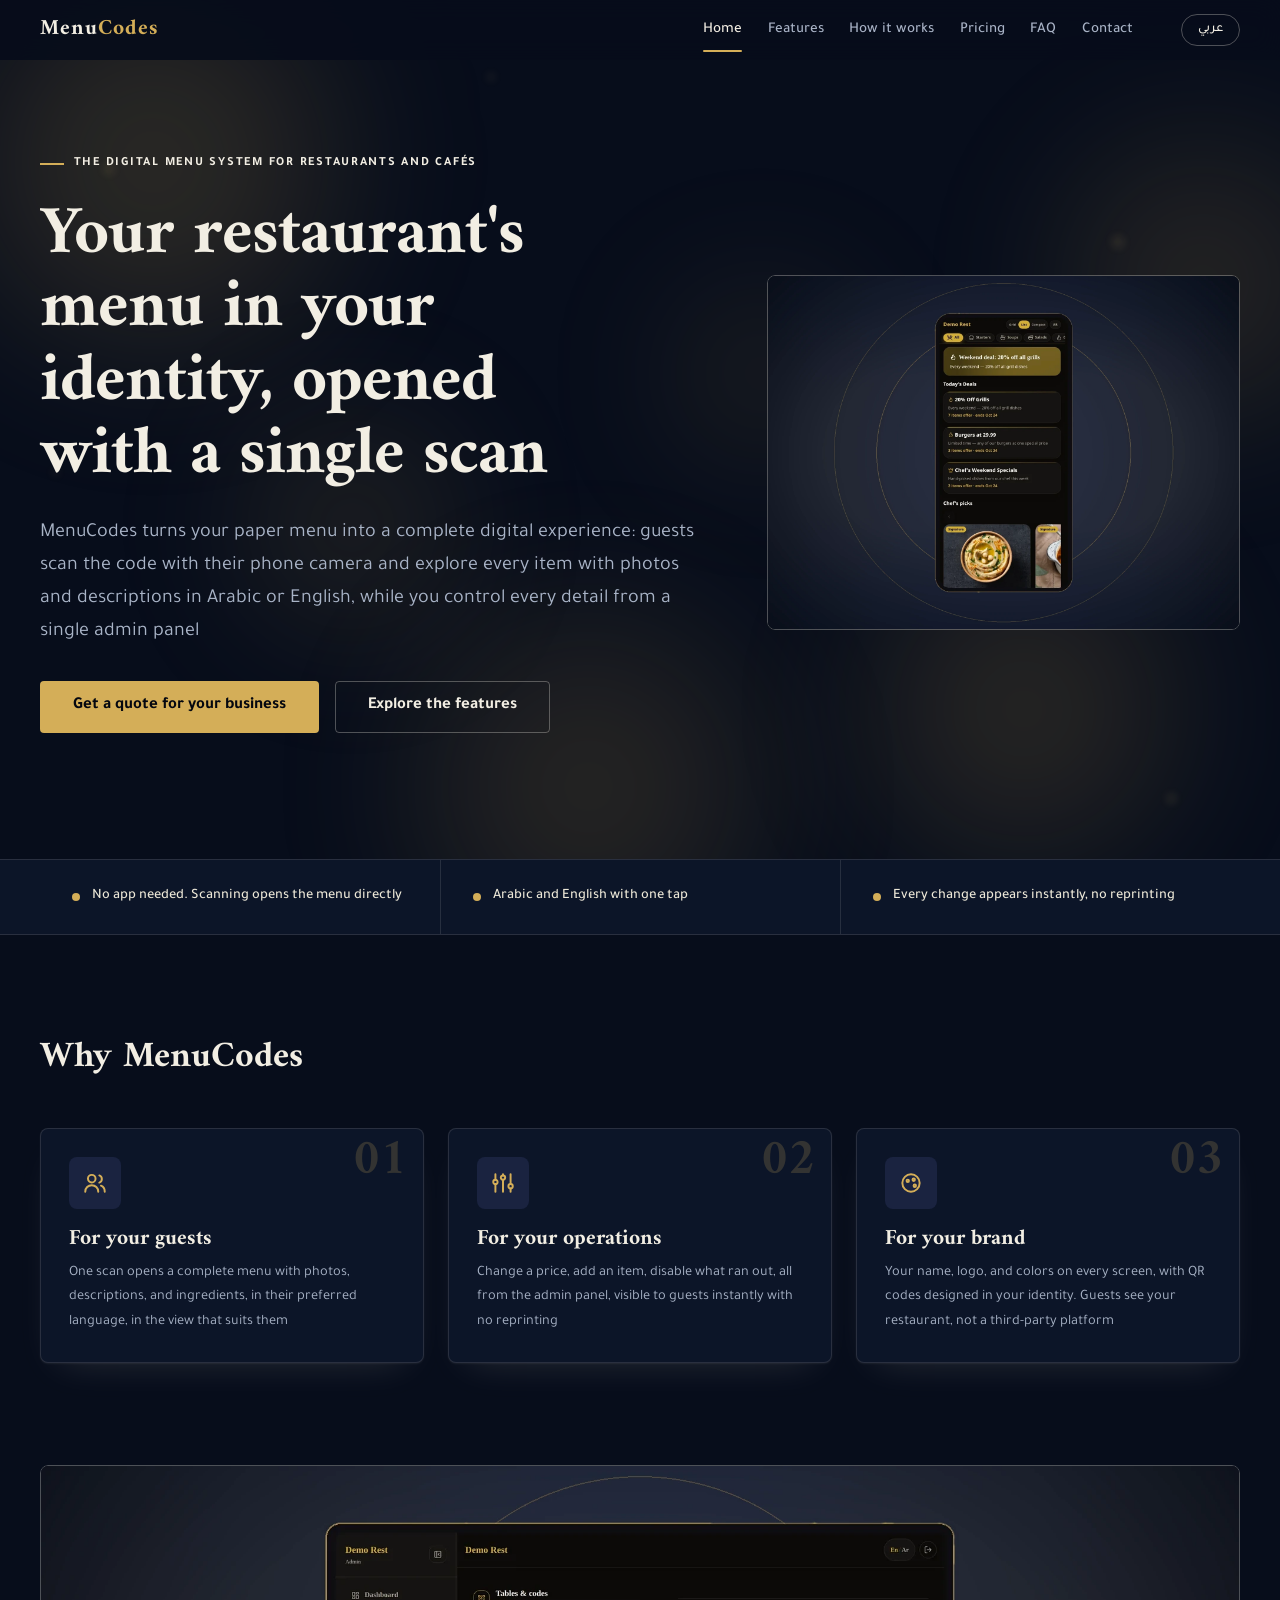
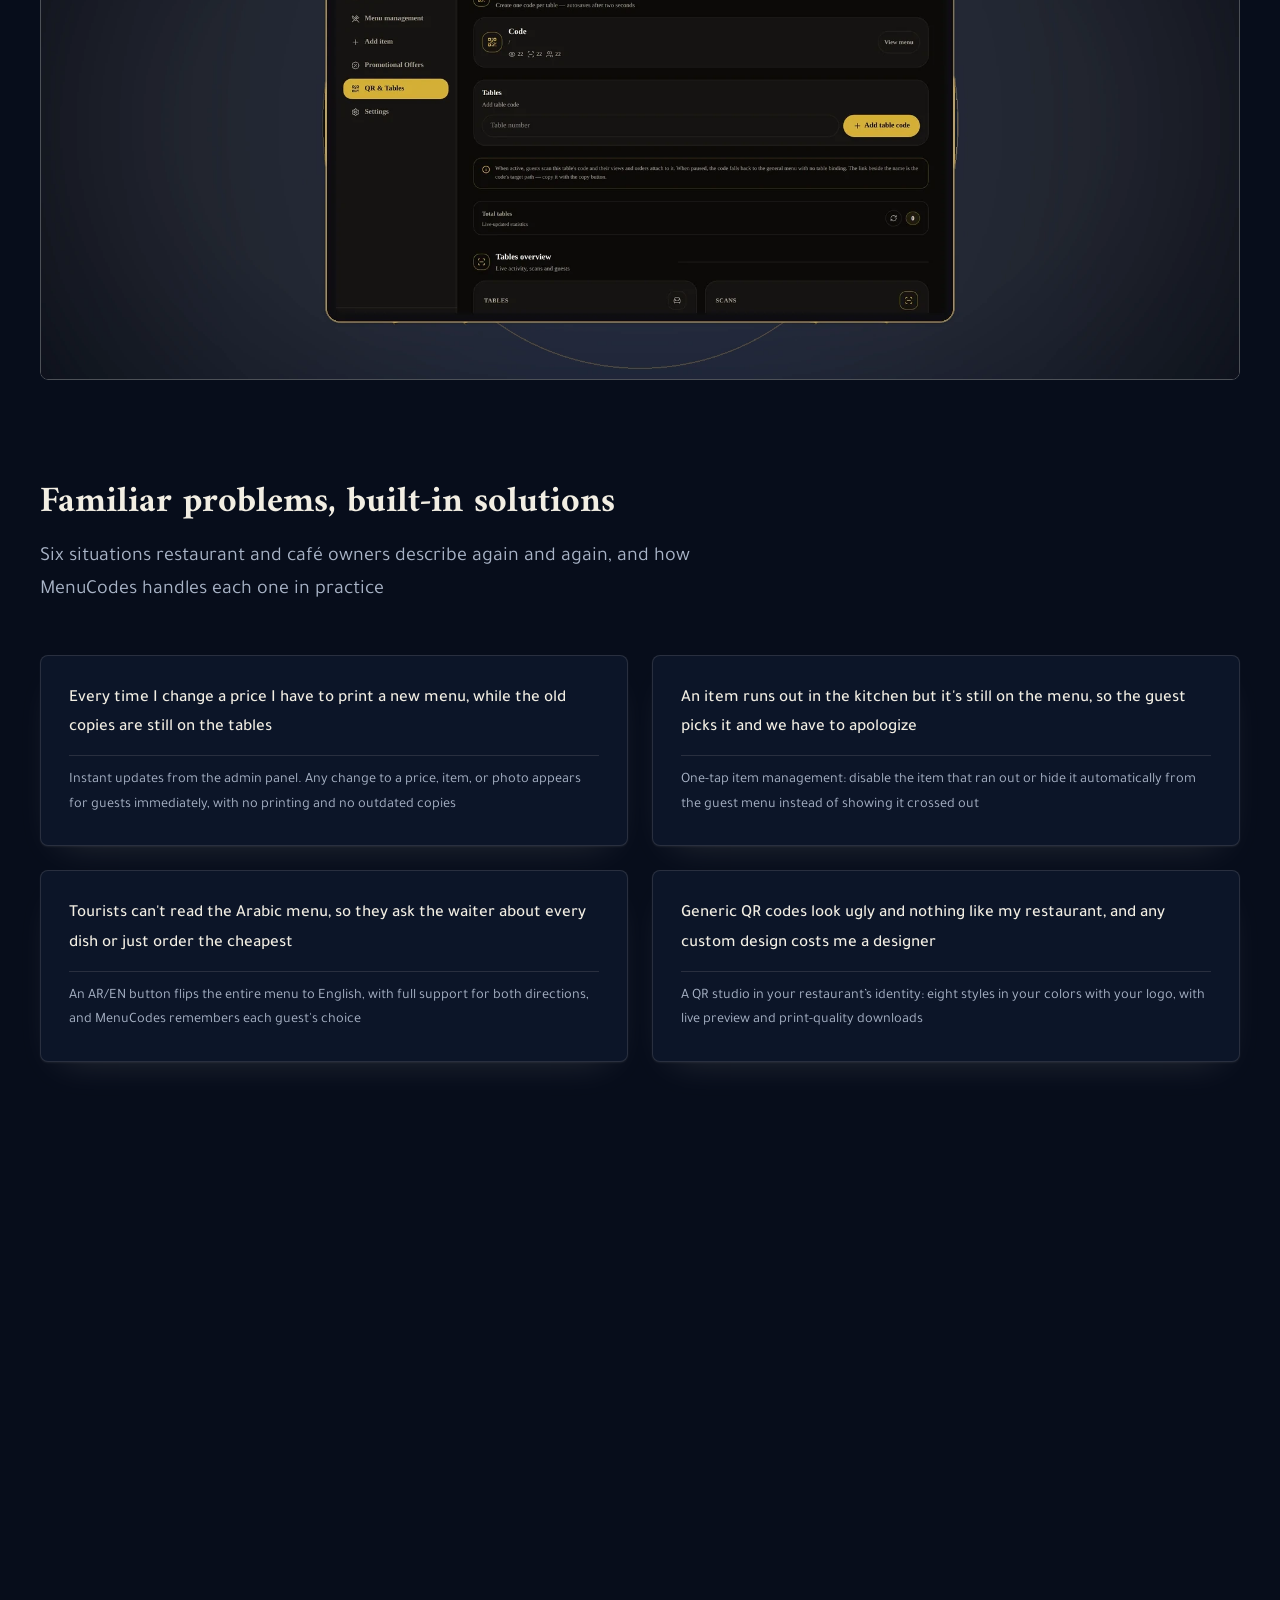
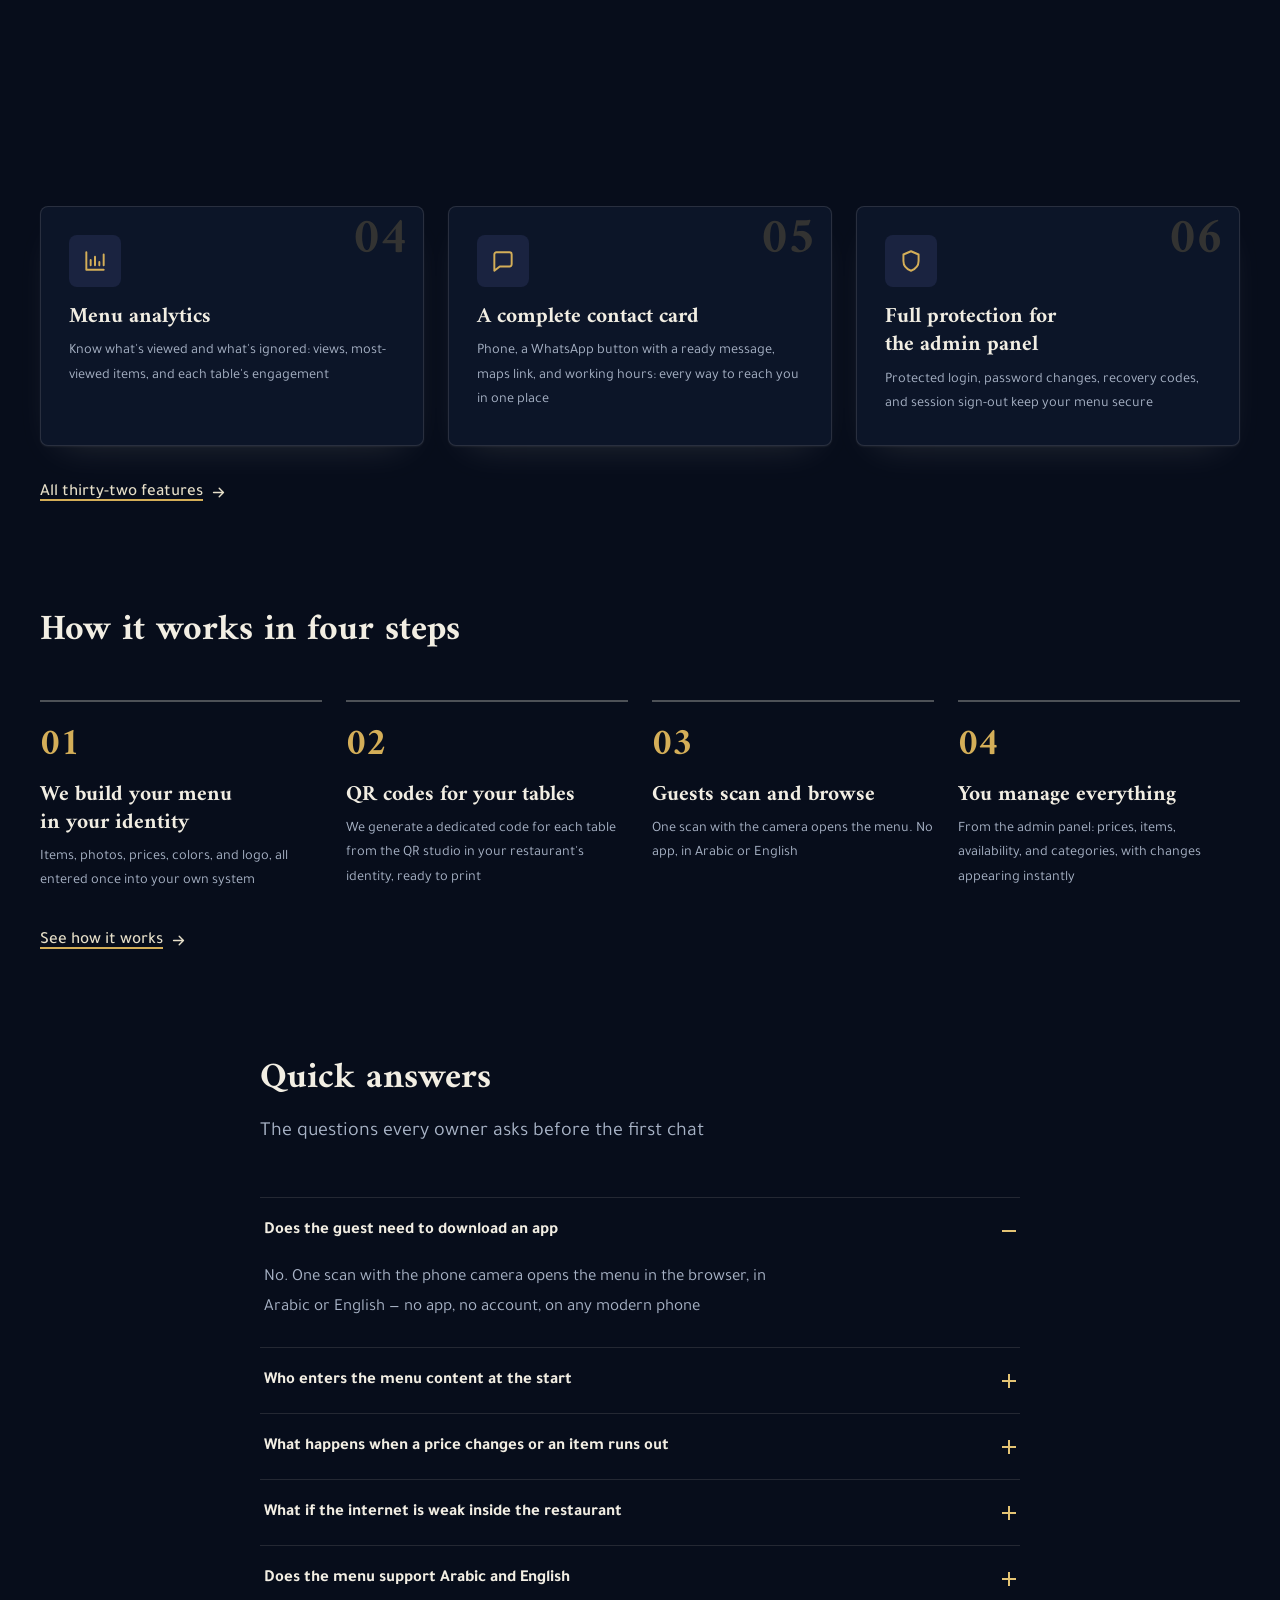
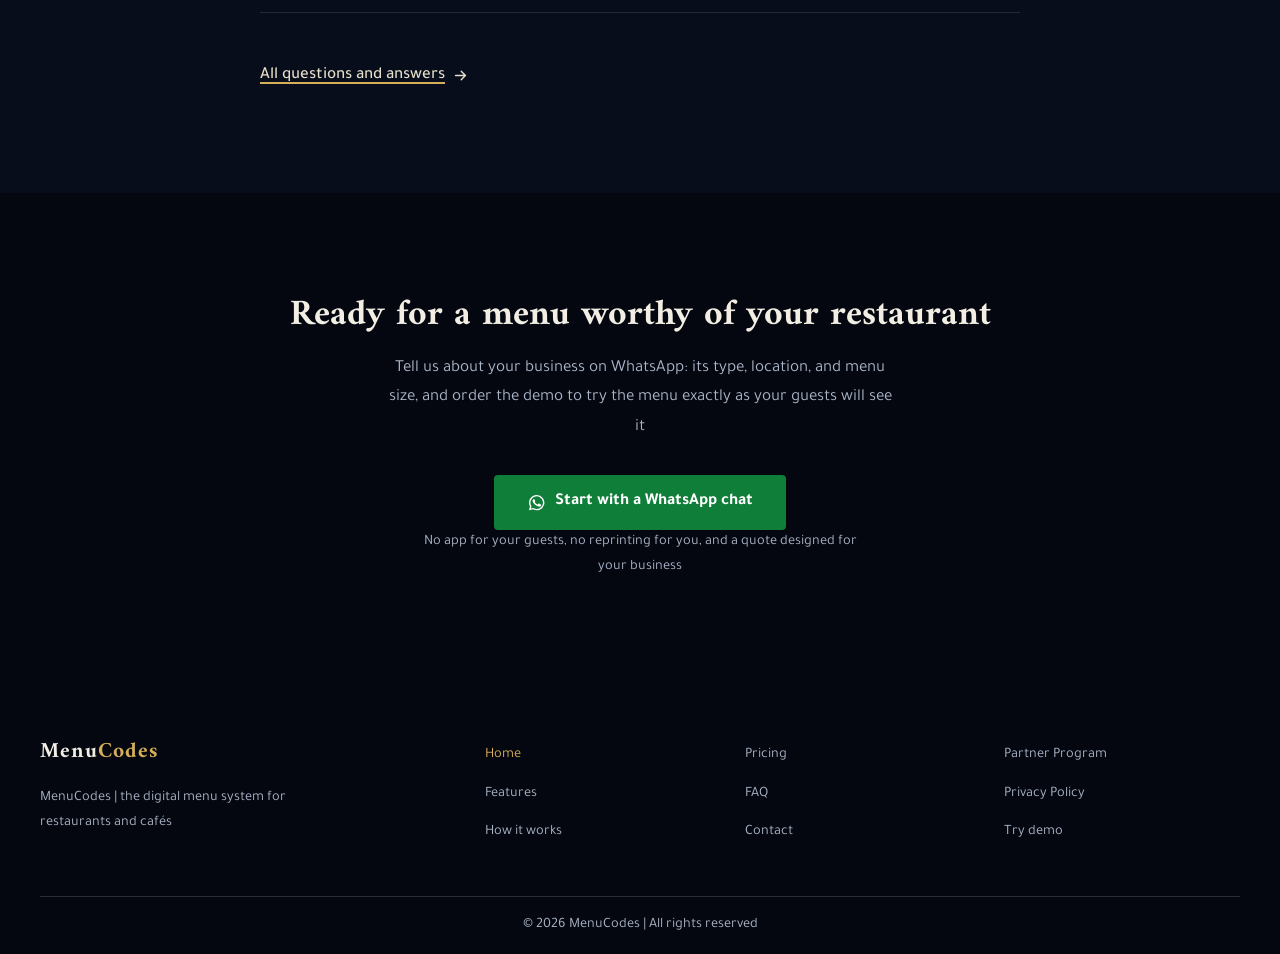
==== commit ee88b4a6: "Extract ZIP: MENUCODES-SITE-V4.2.zip" ====
--- a/index.html
+++ b/index.html
@@ -6,7 +6,7 @@
 <meta name="viewport" content="width=device-width, initial-scale=1">
 <meta name="robots" content="index, follow">
 <title data-i18n="pages.index.page_title">MenuCodes | Digital QR Menu for Restaurants &amp; Cafés</title>
-<meta name="description" data-i18n-attr="content:pages.index.meta_description" content="Bilingual Arabic–English QR menus for restaurants and cafés: your menu in your own identity, opened with one scan and no app, managed from one admin panel">
+<meta name="description" data-i18n-attr="content:pages.index.meta_description" content="MenuCodes gives restaurants and cafés bilingual Arabic–English QR menus: your menu in your own identity, opened with one scan and no app, managed from one admin panel">
 <meta name="keywords" data-i18n-attr="content:pages.index.meta_keywords" content="QR menu, digital menu, restaurant menu system, cafe QR menu, bilingual Arabic English menu, table QR codes, white-label menu">
 <link rel="canonical" href="./" data-abs-url="href">
 <link rel="alternate" hreflang="en" href="./" data-abs-url="href">
@@ -17,23 +17,25 @@
 <meta property="og:locale" content="en_US">
 <meta property="og:locale:alternate" content="ar_AR">
 <meta property="og:title" data-i18n-attr="content:pages.index.page_title" content="MenuCodes | Digital QR Menu for Restaurants &amp; Cafés">
-<meta property="og:description" data-i18n-attr="content:pages.index.meta_description" content="Bilingual Arabic–English QR menus for restaurants and cafés: your menu in your own identity, opened with one scan and no app, managed from one admin panel">
+<meta property="og:description" data-i18n-attr="content:pages.index.meta_description" content="MenuCodes gives restaurants and cafés bilingual Arabic–English QR menus: your menu in your own identity, opened with one scan and no app, managed from one admin panel">
 <meta property="og:url" content="./" data-abs-url="content">
 <meta property="og:image" content="images/hero-home.webp" data-abs-url="content">
 <meta property="og:image:width" content="1600">
 <meta property="og:image:height" content="1200">
-<meta property="og:image:alt" data-i18n-attr="content:images.index_hero.alt" content="Smartphone mockup showing the Menu Codes digital menu with category pills and todays offers">
+<meta property="og:image:type" content="image/webp">
+<meta property="og:image:alt" data-i18n-attr="content:pages.index.seo.og_image_alt" content="MenuCodes digital QR menu on a smartphone, showing menu categories and daily offers">
 <meta name="twitter:image" content="images/hero-home.webp" data-abs-url="content">
+<meta name="twitter:image:alt" data-i18n-attr="content:pages.index.seo.og_image_alt" content="MenuCodes digital QR menu on a smartphone, showing menu categories and daily offers">
 <meta name="twitter:card" content="summary_large_image">
 <meta name="twitter:title" data-i18n-attr="content:pages.index.page_title" content="MenuCodes | Digital QR Menu for Restaurants &amp; Cafés">
-<meta name="twitter:description" data-i18n-attr="content:pages.index.meta_description" content="Bilingual Arabic–English QR menus for restaurants and cafés: your menu in your own identity, opened with one scan and no app, managed from one admin panel">
+<meta name="twitter:description" data-i18n-attr="content:pages.index.meta_description" content="MenuCodes gives restaurants and cafés bilingual Arabic–English QR menus: your menu in your own identity, opened with one scan and no app, managed from one admin panel">
 <meta name="theme-color" content="#0B1B33">
 <meta name="referrer" content="strict-origin-when-cross-origin">
 <script type="application/ld+json">
-{"@context":"https://schema.org","@type":"Organization","name":"MenuCodes","url":"https://mydomin.com/","logo":"https://mydomin.com/images/apple-touch-icon.png","description":"Bilingual Arabic–English QR menus for restaurants and cafés: your menu in your own identity, opened with one scan and no app, managed from one admin panel","brand":{"@type":"Brand","name":"MenuCodes"}}
+{"@context":"https://schema.org","@type":"Organization","name":"MenuCodes","url":"https://__SITE_HOST__/","logo":"https://__SITE_HOST__/images/apple-touch-icon.png","description":"MenuCodes gives restaurants and cafés bilingual Arabic–English QR menus: your menu in your own identity, opened with one scan and no app, managed from one admin panel","brand":{"@type":"Brand","name":"MenuCodes"}}
 </script>
 <script type="application/ld+json">
-{"@context":"https://schema.org","@type":"WebSite","name":"MenuCodes","url":"https://mydomin.com/","inLanguage":["en","ar"]}
+{"@context":"https://schema.org","@type":"WebSite","name":"MenuCodes","url":"https://__SITE_HOST__/","inLanguage":["en","ar"]}
 </script>
 <link rel="icon" type="image/svg+xml" href="images/favicon.svg">
 <link rel="icon" href="images/favicon.ico" sizes="any">
@@ -93,7 +95,7 @@
     <figure class="hero__figure reveal rd-10">
       <picture>
   <source srcset="images/hero-home.webp" type="image/webp">
-  <img src="images/hero-home.webp" class="hero__img" width="1600" height="1200" fetchpriority="high" decoding="async" data-i18n-attr="alt:images.index_hero.alt" alt="Smartphone mockup showing the Menu Codes digital menu with category pills and today's offers">
+  <img src="images/hero-home.webp" class="hero__img" width="1600" height="1200" fetchpriority="high" decoding="async" data-i18n-attr="alt:images.index_hero.alt" alt="Smartphone mockup showing the MenuCodes digital menu with category pills and today&#x27;s offers">
 </picture>
     </figure>
   </div>
@@ -139,7 +141,7 @@
   <figure class="banner reveal">
     <picture>
   <source srcset="images/hospitality-detail.webp" type="image/webp">
-  <img src="images/hospitality-detail.webp" width="2016" height="864" loading="lazy" decoding="async" data-i18n-attr="alt:images.index_pillars.alt" alt="Tablet mockup showing table QR code management in the Menu Codes admin panel">
+  <img src="images/hospitality-detail.webp" width="2016" height="864" loading="lazy" decoding="async" data-i18n-attr="alt:images.index_pillars.alt" alt="Tablet mockup showing table QR code management in the MenuCodes admin panel">
 </picture>
   </figure>
 </div>
@@ -147,7 +149,7 @@
 <section class="section section--flush-top">
   <div class="container">
     <header class="section__head">
-    <h2 class="reveal" data-i18n="pages.index.sections.pain_solutions.heading">Problems we know, with solutions built into the system</h2>
+    <h2 class="reveal" data-i18n="pages.index.sections.pain_solutions.heading">Familiar problems, built-in solutions</h2>
     <p class="lead reveal rd-5" data-i18n="pages.index.sections.pain_solutions.intro">Six situations restaurant and café owners describe again and again, and how MenuCodes handles each one in practice</p>
   </header>
     <div class="pair-grid">
@@ -161,7 +163,7 @@
 </article>
 <article class="pair reveal rd-10">
   <p class="pair__problem" data-i18n="pages.index.sections.pain_solutions.pairs.3.problem">Tourists can&#x27;t read the Arabic menu, so they ask the waiter about every dish or just order the cheapest</p>
-  <p class="pair__solution" data-i18n="pages.index.sections.pain_solutions.pairs.3.solution">An AR/EN button flips the entire menu to English, with full support for both directions, and the system remembers each guest&#x27;s choice</p>
+  <p class="pair__solution" data-i18n="pages.index.sections.pain_solutions.pairs.3.solution">An AR/EN button flips the entire menu to English, with full support for both directions, and MenuCodes remembers each guest&#x27;s choice</p>
 </article>
 <article class="pair reveal rd-0">
   <p class="pair__problem" data-i18n="pages.index.sections.pain_solutions.pairs.4.problem">Generic QR codes look ugly and nothing like my restaurant, and any custom design costs me a designer</p>
@@ -182,7 +184,7 @@
   <div class="container">
     <header class="section__head">
     <h2 class="reveal" data-i18n="pages.index.sections.features_teaser.heading">A look at the features</h2>
-    <p class="lead reveal rd-5" data-i18n="pages.index.sections.features_teaser.intro">A sample of the thirty features. The full list is on the features page</p>
+    <p class="lead reveal rd-5" data-i18n="pages.index.sections.features_teaser.intro">A sample of the thirty-two features. The full list is on the features page</p>
   </header>
     <div class="card-grid card-grid--3">
       <article class="feature-card reveal rd-0">
@@ -223,7 +225,7 @@
 </article>
     </div>
     <div class="steps-teaser__link reveal">
-      <a class="text-link" href="features/"><span data-i18n="pages.index.sections.features_teaser.link">All thirty features</span><svg class="flip-rtl" viewBox="0 0 24 24" fill="none" stroke="currentColor" stroke-width="2" stroke-linecap="round" stroke-linejoin="round" aria-hidden="true" focusable="false"><path d="M5 12h14M13 6l6 6-6 6"/></svg></a>
+      <a class="text-link" href="features/"><span data-i18n="pages.index.sections.features_teaser.link">All thirty-two features</span><svg class="flip-rtl" viewBox="0 0 24 24" fill="none" stroke="currentColor" stroke-width="2" stroke-linecap="round" stroke-linejoin="round" aria-hidden="true" focusable="false"><path d="M5 12h14M13 6l6 6-6 6"/></svg></a>
     </div>
   </div>
 </section>
@@ -285,7 +287,7 @@
 </div>
 <div class="acc__item" data-open="false">
   <h3 class="acc__heading"><button type="button" class="acc__button" id="index-faq-btn-5" aria-expanded="false" aria-controls="index-faq-panel-5"><span data-i18n="pages.index.sections.faq_teaser.items.5.q">Does the menu support Arabic and English</span><span class="acc__icon" aria-hidden="true"></span></button></h3>
-  <div class="acc__panel" id="index-faq-panel-5" role="region" aria-labelledby="index-faq-btn-5"><div class="acc__panel-inner"><p data-i18n="pages.index.sections.faq_teaser.items.5.a">Yes, a clear AR/EN button flips the entire menu between both languages</p></div></div>
+  <div class="acc__panel" id="index-faq-panel-5" role="region" aria-labelledby="index-faq-btn-5"><div class="acc__panel-inner"><p data-i18n="pages.index.sections.faq_teaser.items.5.a">Yes, a clear AR/EN button flips the entire menu between both languages, and MenuCodes remembers each guest&#x27;s choice and reopens in their preferred language automatically</p></div></div>
 </div>
       </div>
     </div>
@@ -315,16 +317,18 @@
       </div>
       <nav class="site-foot__nav" aria-label="MenuCodes">
         <ul class="site-foot__links">
-          <li><a href="./" data-i18n="shared.nav.index">Home</a></li>
-          <li><a href="features/" data-i18n="shared.nav.features">Features</a></li>
-          <li><a href="how-it-works/" data-i18n="shared.nav.how-it-works">How it works</a></li>
+          <li><a href="./" aria-current="page" data-i18n="shared.nav.index">Home</a></li>
+          <li><a href="./features/" data-i18n="shared.nav.features">Features</a></li>
+          <li><a href="./how-it-works/" data-i18n="shared.nav.how-it-works">How it works</a></li>
         </ul>
         <ul class="site-foot__links">
-          <li><a href="pricing/" data-i18n="shared.nav.pricing">Pricing</a></li>
-          <li><a href="faq/" data-i18n="shared.nav.faq">FAQ</a></li>
-          <li><a href="contact/" data-i18n="shared.nav.contact">Contact</a></li>
-          <li><a href="partners/" data-i18n="pages.partners.footer.nav.program">Partner Program</a></li>
-          <li><a href="privacy/" data-i18n="pages.partners.footer.nav.privacy">Privacy Policy</a></li>
+          <li><a href="./pricing/" data-i18n="shared.nav.pricing">Pricing</a></li>
+          <li><a href="./faq/" data-i18n="shared.nav.faq">FAQ</a></li>
+          <li><a href="./contact/" data-i18n="shared.nav.contact">Contact</a></li>
+        </ul>
+        <ul class="site-foot__links">
+          <li><a href="./partners/" data-i18n="pages.partners.footer.nav.program">Partner Program</a></li>
+          <li><a href="./privacy/" data-i18n="pages.partners.footer.nav.privacy">Privacy Policy</a></li>
           <li><a href="#" data-demo-link data-i18n="shared.footer.demo" target="_blank" rel="noopener">Try demo</a></li>
         </ul>
       </nav>
--- a/assets/css/main.css
+++ b/assets/css/main.css
@@ -71,8 +71,8 @@
   --header-h:60px;
 
   --ease:cubic-bezier(.16,1,.3,1);
-  --ease-in:cubic-bezier(.55,.06,.68,.19);
-  --ease-out-soft:cubic-bezier(.33,1,.68,1);
+  --ease-in:cubic-bezier(.16,1,.3,1);
+  --ease-out-soft:cubic-bezier(.16,1,.3,1);
   --t-xs:120ms;
   --t-fast:200ms;
   --t-med:320ms;
@@ -142,9 +142,9 @@
 
 html:not([data-i18n-ready]) body{ visibility:hidden; }
 @keyframes pageInBlur{ from{ opacity:.16; filter:blur(3px); transform:translateY(4px); } to{ opacity:1; filter:blur(0); transform:translateY(0); } }
-body.mc-enter main,body.mc-enter header,body.mc-enter footer{ animation:pageInBlur .5s var(--ease-out-soft) both; }
-body.mc-leave main,body.mc-leave header,body.mc-leave footer{ opacity:.16; filter:blur(3px); transform:translateY(4px); transition:opacity .16s ease,filter .16s ease,transform .16s ease; }
-body.language-fading main,body.language-fading header,body.language-fading footer{ opacity:.22; filter:blur(2px); transform:translateY(3px); transition:opacity .16s ease,filter .16s ease,transform .16s ease; }
+body.mc-enter main,body.mc-enter header,body.mc-enter footer{ animation:pageInBlur var(--t-slow) var(--ease) both; }
+body.mc-leave main,body.mc-leave header,body.mc-leave footer{ opacity:.16; filter:blur(3px); transform:translateY(4px); transition:opacity .16s var(--ease),filter .16s var(--ease),transform .16s var(--ease); }
+body.language-fading main,body.language-fading header,body.language-fading footer{ opacity:.22; filter:blur(2px); transform:translateY(3px); transition:opacity .16s var(--ease),filter .16s var(--ease),transform .16s var(--ease); }
 
 .mc-ambient{ position:fixed; inset:0; z-index:-1; overflow:hidden; pointer-events:none; }
 .mc-orb{
@@ -301,24 +301,24 @@
   font-family:var(--font-display); font-weight:700; font-size:1.3rem;
   padding:.95rem .25rem; border-bottom:1px solid var(--color-line);
   opacity:0; transform:translateY(10px);
-  transition:opacity .38s var(--ease),transform .38s var(--ease),color var(--t-fast) var(--ease-out-soft);
-}
-.mobile-nav:not(.is-open) a.mobile-nav__link,.mobile-nav:not(.is-open) .mobile-nav__actions{ transition-duration:.18s; transition-timing-function:var(--ease-in); transition-delay:0s; }
+  transition:opacity var(--t-med) var(--ease),transform var(--t-med) var(--ease),color var(--t-fast) var(--ease-out-soft);
+}
+.mobile-nav:not(.is-open) a.mobile-nav__link,.mobile-nav:not(.is-open) .mobile-nav__actions{ transition-duration:var(--t-fast); transition-timing-function:var(--ease-in); transition-delay:0s; }
 .mobile-nav.is-open a.mobile-nav__link{ opacity:1; transform:none; }
-.mobile-nav.is-open a.mobile-nav__link:nth-child(1){ transition-delay:.06s; }
-.mobile-nav.is-open a.mobile-nav__link:nth-child(2){ transition-delay:.12s; }
-.mobile-nav.is-open a.mobile-nav__link:nth-child(3){ transition-delay:.18s; }
-.mobile-nav.is-open a.mobile-nav__link:nth-child(4){ transition-delay:.24s; }
-.mobile-nav.is-open a.mobile-nav__link:nth-child(5){ transition-delay:.30s; }
-.mobile-nav.is-open a.mobile-nav__link:nth-child(6){ transition-delay:.36s; }
+.mobile-nav.is-open a.mobile-nav__link:nth-child(1){ transition-delay:.07s; }
+.mobile-nav.is-open a.mobile-nav__link:nth-child(2){ transition-delay:.14s; }
+.mobile-nav.is-open a.mobile-nav__link:nth-child(3){ transition-delay:.21s; }
+.mobile-nav.is-open a.mobile-nav__link:nth-child(4){ transition-delay:.28s; }
+.mobile-nav.is-open a.mobile-nav__link:nth-child(5){ transition-delay:.35s; }
+.mobile-nav.is-open a.mobile-nav__link:nth-child(6){ transition-delay:.42s; }
 .mobile-nav a.mobile-nav__link:not([aria-current="page"]):hover{ color:var(--color-gold-text); }
 .mobile-nav a.mobile-nav__link[aria-current="page"]{ color:var(--color-gold-text); }
 .mobile-nav__actions{
   display:flex; gap:var(--space-3); margin-top:var(--space-6); flex-wrap:wrap;
   opacity:0; transform:translateY(10px);
-  transition:opacity .38s var(--ease),transform .38s var(--ease);
-}
-.mobile-nav.is-open .mobile-nav__actions{ opacity:1; transform:none; transition-delay:.42s; }
+  transition:opacity var(--t-med) var(--ease),transform var(--t-med) var(--ease);
+}
+.mobile-nav.is-open .mobile-nav__actions{ opacity:1; transform:none; transition-delay:.49s; }
 
 @media (max-width:1023px){
   .site-nav{ display:none; }
@@ -868,19 +868,20 @@
 
 .site-foot{ background:var(--color-ink-deep); color:var(--color-on-dark); margin-top:auto; }
 .site-foot__grid{
-  display:grid; grid-template-columns:1.5fr 1fr; gap:var(--space-12);
+  display:grid; grid-template-columns:minmax(15rem,1fr) 1.9fr; gap:var(--space-12);
   padding-block:var(--space-16) var(--space-12);
 }
-.site-foot__nav{ display:grid; grid-template-columns:1fr 1fr; gap:var(--space-8); align-content:start; }
+.site-foot__nav{ display:grid; grid-template-columns:repeat(3,minmax(0,1fr)); gap:var(--space-8) var(--space-6); align-content:start; }
 .site-foot__demo{ margin-top:var(--space-2); }
-@media (max-width:1023px){ .site-foot__grid{ grid-template-columns:1fr 1fr; } }
-@media (max-width:639px){ .site-foot__grid{ grid-template-columns:1fr; gap:var(--space-8); } }
+@media (max-width:1023px){ .site-foot__grid{ grid-template-columns:1fr; gap:var(--space-8); } }
+@media (max-width:639px){ .site-foot__grid{ grid-template-columns:1fr; gap:var(--space-8); } .site-foot__nav{ grid-template-columns:1fr; gap:var(--space-2); } }
 .site-foot__tagline{ color:var(--color-muted-dark); font-size:var(--fs-small); margin:var(--space-4) 0 var(--space-6); max-width:34ch; }
 .site-foot h4{ font-family:var(--font-body); color:var(--color-on-dark); margin-bottom:var(--space-4); font-size:var(--fs-small); font-weight:700; letter-spacing:.06em; text-transform:uppercase; }
 html[lang="ar"] .site-foot h4{ text-transform:none; letter-spacing:.02em; }
-.site-foot__links{ list-style:none; margin:0; padding:0; display:grid; gap:var(--space-2); }
-.site-foot__links a{ color:var(--color-muted-dark); text-decoration:none; font-size:var(--fs-small); transition:color var(--t-fast) var(--ease-out-soft); }
-.site-foot__links a:hover{ color:var(--color-accent); }
+.site-foot__links{ list-style:none; margin:0; padding:0; display:grid; gap:var(--space-2); align-content:start; }
+.site-foot__links a{ display:inline-block; padding-block:.15rem; color:var(--color-muted-dark); text-decoration:none; font-size:var(--fs-small); transition:color var(--t-fast) var(--ease-out-soft),text-decoration-color var(--t-fast) var(--ease-out-soft); }
+.site-foot__links a:hover{ color:var(--color-accent); text-decoration:underline; text-underline-offset:3px; text-decoration-color:var(--color-accent); }
+.site-foot__links a[aria-current="page"]{ color:var(--color-gold-text); }
 .site-foot__bar{
   border-top:1px solid var(--color-line-dark);
   padding-block:var(--space-4);
@@ -901,6 +902,8 @@
 .rd-20{ --reveal-delay:.28s; }
 .rd-30{ --reveal-delay:.35s; }
 .reveal.is-visible{ opacity:1; transform:none; will-change:auto; }
+.feature-card.revealed,.pair.revealed,.option-card.revealed,.reassure.revealed{ transition:transform var(--t-med) var(--ease),box-shadow var(--t-med) var(--ease),border-color var(--t-med) var(--ease); }
+.step-card.revealed,.factor.revealed{ transition:transform var(--t-med) var(--ease),border-color var(--t-med) var(--ease); }
 .feature-card.is-visible:hover{ transform:translateY(-4px); }
 .pair.is-visible:hover{ transform:translateY(-4px); }
 .step-card.is-visible:hover{ transform:translateY(-2px); }
@@ -1095,7 +1098,90 @@
 .page-partners .explore-feature{ max-width:720px; margin-inline:auto; }
 .page-partners .explore-secondary{ max-width:860px; margin-inline:auto; margin-top:var(--space-12); }
 .page-partners .explore-secondary + .banner{ margin-top:var(--space-12); }
+.page-partners .hero--split{
+  padding-top:clamp(4rem,9vw,7rem);
+  background:radial-gradient(ellipse 80% 120% at 50% -20%, color-mix(in srgb, var(--color-accent) 13%, transparent), transparent 70%),var(--color-ink-deep);
+  border-bottom:1px solid var(--color-line);
+}
+.page-partners .hero--split h1::after{
+  content:""; display:block; width:64px; height:3px;
+  background:var(--color-accent); border-radius:2px; margin-top:var(--space-6);
+}
+.page-partners .hero__pair .hero__figure--second .hero__img{
+  border-color:color-mix(in srgb, var(--color-accent) 55%, transparent);
+}
+.page-partners #why{ padding-top:var(--space-12); }
+.page-partners #who,
+.page-partners #explore,
+.page-partners #models{
+  background:var(--color-surface);
+  border-block:1px solid var(--color-line);
+  padding-top:var(--section-pad);
+}
+.page-partners #apply{
+  background:var(--color-surface);
+  border-top:2px solid var(--color-accent);
+  padding-top:var(--section-pad);
+}
+.page-partners .section__head h2::before{
+  content:""; display:block; width:48px; height:3px;
+  background:var(--color-accent); border-radius:2px; margin-bottom:var(--space-4);
+}
+.page-partners .section__head--center h2::before{ margin-inline:auto; }
+.page-partners .cta-band{ border-top:1px solid color-mix(in srgb, var(--color-accent) 45%, transparent); }
+@media (max-width:639px){
+  .page-partners .hero--split{ padding-top:clamp(3rem,8vw,4rem); }
+  .page-partners #why{ padding-top:var(--space-8); }
+}
+
 .page-privacy .privacy-section + .privacy-section{ margin-top:var(--space-8); }
+.page-partners .partner-subnav{
+  position:sticky; top:var(--header-h); z-index:90;
+  background:color-mix(in srgb, var(--color-paper) 94%, transparent);
+  -webkit-backdrop-filter:blur(12px); backdrop-filter:blur(12px);
+  border-bottom:1px solid var(--color-line);
+}
+.page-partners .partner-subnav__inner,
+.page-partners .partner-subnav > .container{
+  width:min(var(--container),100% - var(--gutter)*2); margin-inline:auto;
+  display:flex; gap:.5rem; align-items:center;
+  overflow-x:auto; scrollbar-width:none; padding-block:.55rem;
+}
+.page-partners .partner-subnav__inner::-webkit-scrollbar,
+.page-partners .partner-subnav > .container::-webkit-scrollbar{ display:none; }
+.page-partners .partner-subnav__link{
+  flex:none; text-decoration:none; white-space:nowrap;
+  font-size:.9rem; font-weight:500; color:var(--color-muted);
+  padding:.45rem .95rem; border:1px solid var(--color-line); border-radius:var(--radius-pill);
+  transition:color var(--t-fast) var(--ease),border-color var(--t-fast) var(--ease),background-color var(--t-fast) var(--ease);
+}
+.page-partners .partner-subnav__link:hover{ color:var(--color-ink); border-color:var(--color-line-strong); }
+.page-partners .partner-subnav__link.is-active{
+  color:var(--color-ink-deep); background:var(--color-accent); border-color:var(--color-accent); font-weight:700;
+}
+.page-partners .partner-subnav__link:focus-visible{ outline:2px solid var(--color-focus); outline-offset:2px; }
+.page-partners section[id]{ scroll-margin-top:calc(var(--header-h) + 64px); }
+
+.page-privacy .privacy-section + .privacy-section{ margin-top:var(--space-8); }
+.page-privacy .privacy-section h2{ color:var(--color-gold-text); transition:color var(--t-fast) var(--ease); }
+.page-privacy .privacy-section:hover h2{ color:var(--color-accent-deep); }
+.page-privacy .privacy-section__icon{
+  width:52px; height:52px; border-radius:var(--radius-md);
+  background:var(--color-accent-soft); color:var(--color-accent);
+  display:flex; align-items:center; justify-content:center; margin-bottom:var(--space-4);
+  transition:transform var(--t-med) var(--ease),background-color var(--t-med) var(--ease),color var(--t-med) var(--ease),box-shadow var(--t-med) var(--ease);
+}
+.page-privacy .privacy-section__icon svg{ width:26px; height:26px; }
+.page-privacy .privacy-section:hover .privacy-section__icon{
+  transform:translateY(-2px);
+  background-color:color-mix(in srgb,var(--color-accent) 20%,var(--color-accent-soft));
+  color:var(--color-accent-deep);
+  box-shadow:inset 0 0 0 1px color-mix(in srgb, var(--color-accent) 55%, transparent);
+}
+@media (max-width:639px){
+  .page-privacy .privacy-section__icon{ width:44px; height:44px; }
+  .page-privacy .privacy-section__icon svg{ width:22px; height:22px; }
+}
 .page-partners .figure--flush figcaption{ font-size:var(--fs-small); color:var(--color-muted); margin-top:var(--space-3); }
 .page-partners .demo-cta .cta-band__actions + .lead{ margin-top:var(--space-6); }
 
